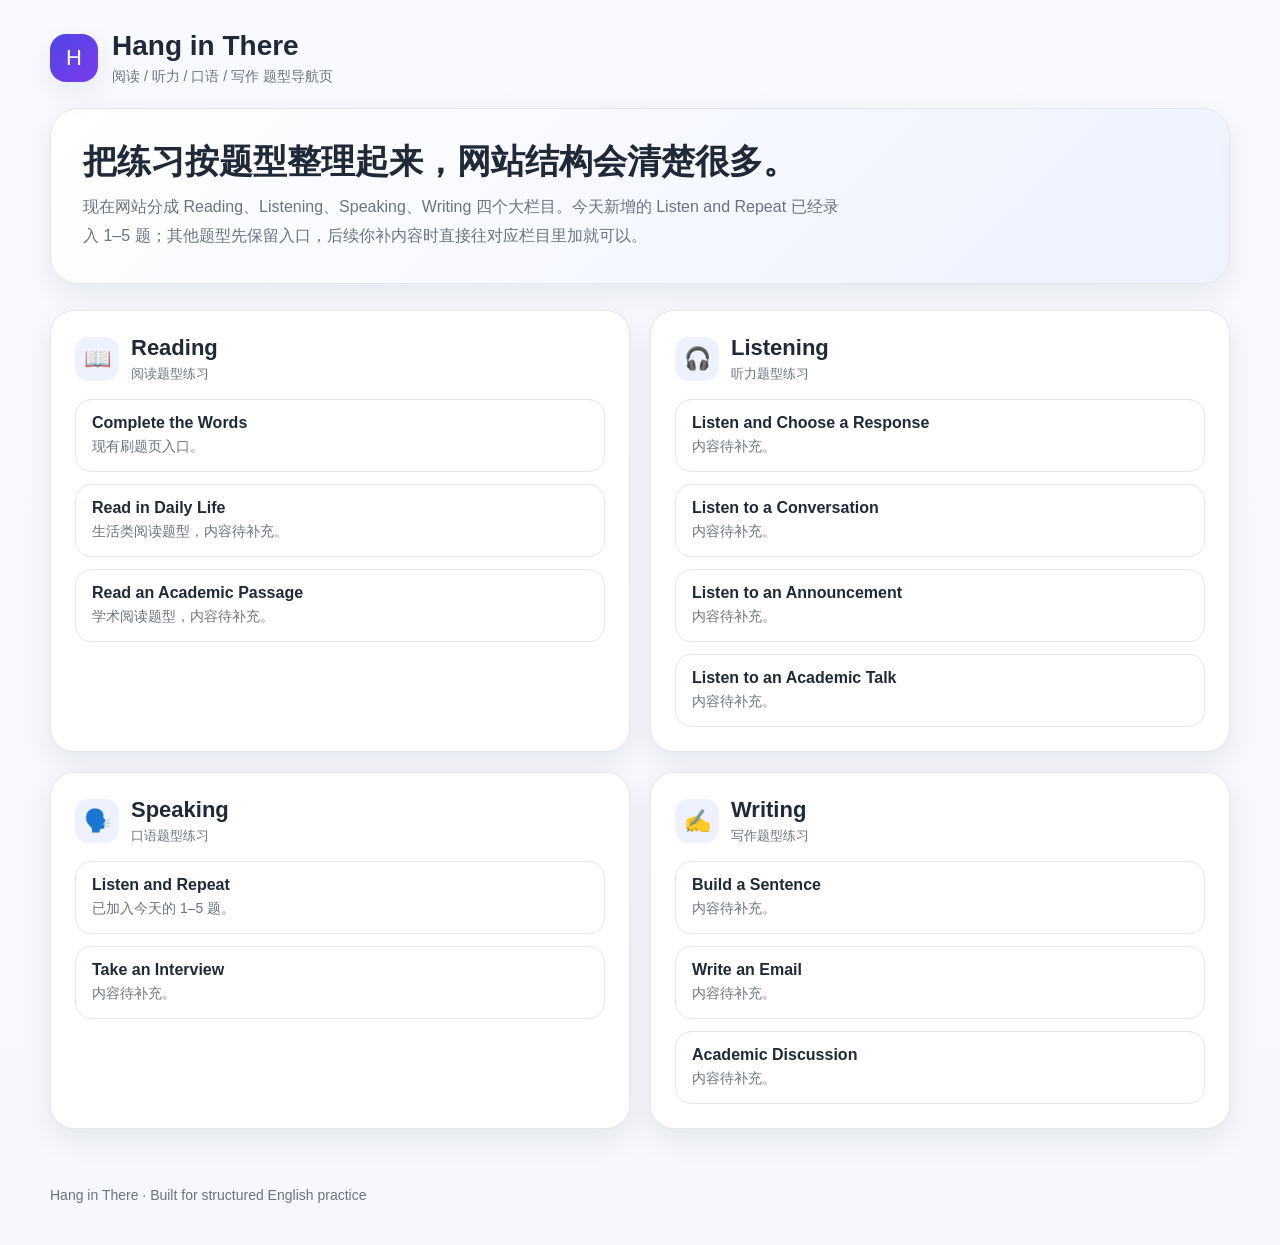
==== index.html @ 619bf6a7 "Add files via upload" ====
<!DOCTYPE html>
<html lang="zh-CN">
<head>
  <meta charset="UTF-8" />
  <meta name="viewport" content="width=device-width, initial-scale=1.0" />
  <title>Hang in There | 英语训练站</title>
  <link rel="stylesheet" href="./styles.css" />
  <script src="./site-data.js"></script>
</head>
<body>
  <header class="site-header">
    <div class="container">
      <div class="brand">
        <div class="brand-badge">H</div>
        <div class="brand-text">
          <h1>Hang in There</h1>
          <p>阅读 / 听力 / 口语 / 写作 题型导航页</p>
        </div>
      </div>
    </div>
  </header>

  <main class="container">
    <section class="hero">
      <h2>把练习按题型整理起来，网站结构会清楚很多。</h2>
      <p>
        现在网站分成 Reading、Listening、Speaking、Writing 四个大栏目。今天新增的 Listen and Repeat 已经录入 1–5 题；其他题型先保留入口，后续你补内容时直接往对应栏目里加就可以。
      </p>
    </section>

    <section class="grid" id="categoryGrid"></section>
  </main>

  <footer class="site-footer">
    <div class="container">Hang in There · Built for structured English practice</div>
  </footer>

  <script>
    const categoryGrid = document.getElementById('categoryGrid');

    function renderHome() {
      categoryGrid.innerHTML = siteData.categories.map(category => {
        const links = category.types.map(type => {
          const href = `./module.html?category=${encodeURIComponent(category.id)}&type=${encodeURIComponent(type.id)}`;
          return `
            <a class="type-link" href="${href}">
              <span class="type-name">${type.name}</span>
              <span class="type-desc">${type.description}</span>
            </a>
          `;
        }).join('');

        return `
          <section class="category-card">
            <div class="category-head">
              <div class="category-title">
                <div class="category-icon">${category.icon}</div>
                <div>
                  <h3>${category.name}</h3>
                  <p>${category.description}</p>
                </div>
              </div>
            </div>
            <div class="type-list">${links}</div>
          </section>
        `;
      }).join('');
    }

    renderHome();
  </script>
</body>
</html>
---- styles.css ----
:root {
  --bg: #f6f8fc;
  --card: #ffffff;
  --text: #1f2937;
  --muted: #6b7280;
  --primary: #4f46e5;
  --primary-soft: #eef2ff;
  --border: #e5e7eb;
  --shadow: 0 10px 30px rgba(15, 23, 42, 0.08);
  --radius: 18px;
}

* { box-sizing: border-box; }
body {
  margin: 0;
  font-family: -apple-system, BlinkMacSystemFont, "Segoe UI", Roboto, "PingFang SC",
    "Hiragino Sans GB", "Microsoft YaHei", sans-serif;
  color: var(--text);
  background: linear-gradient(180deg, #f8faff 0%, #f6f8fc 100%);
}

a { color: inherit; text-decoration: none; }

.container {
  width: min(1180px, calc(100% - 32px));
  margin: 0 auto;
}

.site-header {
  padding: 30px 0 22px;
}

.brand {
  display: flex;
  align-items: center;
  gap: 14px;
}

.brand-badge {
  width: 48px;
  height: 48px;
  border-radius: 16px;
  display: grid;
  place-items: center;
  background: linear-gradient(135deg, #4f46e5, #7c3aed);
  color: white;
  font-size: 22px;
  box-shadow: var(--shadow);
}

.brand-text h1 {
  margin: 0;
  font-size: 28px;
}

.brand-text p {
  margin: 6px 0 0;
  color: var(--muted);
  font-size: 14px;
}

.hero {
  background: linear-gradient(135deg, #ffffff 0%, #eef2ff 100%);
  border: 1px solid var(--border);
  border-radius: 28px;
  padding: 32px;
  box-shadow: var(--shadow);
}

.hero h2 {
  margin: 0 0 12px;
  font-size: 34px;
  line-height: 1.18;
}

.hero p {
  margin: 0;
  max-width: 760px;
  color: var(--muted);
  line-height: 1.8;
}

.grid {
  display: grid;
  grid-template-columns: repeat(2, minmax(0, 1fr));
  gap: 20px;
  margin: 26px 0 50px;
}

.category-card, .panel {
  background: var(--card);
  border: 1px solid var(--border);
  border-radius: 24px;
  box-shadow: var(--shadow);
}

.category-card {
  padding: 24px;
}

.category-head {
  display: flex;
  align-items: center;
  justify-content: space-between;
  gap: 16px;
  margin-bottom: 16px;
}

.category-title {
  display: flex;
  align-items: center;
  gap: 12px;
}

.category-icon {
  width: 44px;
  height: 44px;
  border-radius: 14px;
  display: grid;
  place-items: center;
  font-size: 22px;
  background: var(--primary-soft);
}

.category-title h3 {
  margin: 0;
  font-size: 22px;
}

.category-title p {
  margin: 4px 0 0;
  font-size: 13px;
  color: var(--muted);
}

.type-list {
  display: grid;
  gap: 12px;
}

.type-link {
  border: 1px solid var(--border);
  border-radius: 16px;
  padding: 14px 16px;
  transition: 0.2s ease;
  background: #fff;
}

.type-link:hover {
  border-color: #c7d2fe;
  background: #fafbff;
  transform: translateY(-1px);
}

.type-name {
  display: block;
  font-weight: 700;
  margin-bottom: 4px;
}

.type-desc {
  display: block;
  color: var(--muted);
  font-size: 14px;
  line-height: 1.5;
}

.site-footer {
  padding: 8px 0 42px;
  color: var(--muted);
  font-size: 14px;
}

.back-link {
  display: inline-flex;
  align-items: center;
  gap: 8px;
  margin-bottom: 18px;
  color: var(--primary);
  font-weight: 600;
}

.panel {
  padding: 26px;
  margin-bottom: 40px;
}

.module-top h2 {
  margin: 0 0 8px;
  font-size: 30px;
}

.module-top p {
  margin: 0;
  color: var(--muted);
  line-height: 1.8;
}

.chip-row {
  display: flex;
  flex-wrap: wrap;
  gap: 10px;
  margin: 22px 0 26px;
}

.chip {
  display: inline-flex;
  align-items: center;
  gap: 8px;
  border-radius: 999px;
  padding: 10px 14px;
  border: 1px solid var(--border);
  background: #fff;
  font-size: 14px;
}

.chip.active {
  color: var(--primary);
  border-color: #c7d2fe;
  background: var(--primary-soft);
  font-weight: 700;
}

.notice {
  border: 1px dashed #cbd5e1;
  background: #fafcff;
  color: var(--muted);
  border-radius: 18px;
  padding: 18px;
  line-height: 1.8;
}

.button {
  display: inline-flex;
  align-items: center;
  justify-content: center;
  padding: 12px 18px;
  border-radius: 14px;
  background: var(--primary);
  color: #fff;
  font-weight: 700;
  margin-top: 18px;
}

.question-card {
  border: 1px solid var(--border);
  border-radius: 20px;
  padding: 22px;
  background: #fff;
  margin-bottom: 18px;
}

.question-number {
  display: inline-block;
  background: var(--primary-soft);
  color: var(--primary);
  border-radius: 999px;
  padding: 6px 12px;
  font-size: 13px;
  font-weight: 800;
  margin-bottom: 12px;
}

.question-title {
  margin: 0 0 16px;
  font-size: 22px;
}

.block-title {
  font-size: 15px;
  font-weight: 800;
  margin: 18px 0 10px;
}

.lines {
  display: grid;
  gap: 8px;
  margin: 0;
  padding-left: 20px;
  line-height: 1.8;
}

.vocab-list {
  display: grid;
  gap: 10px;
  margin-top: 8px;
}

.vocab-item {
  padding: 12px 14px;
  border-radius: 14px;
  background: #f8fafc;
  border: 1px solid #edf2f7;
  line-height: 1.7;
}

.vocab-item strong {
  color: #111827;
}

.tabs {
  display: flex;
  flex-wrap: wrap;
  gap: 10px;
  margin-bottom: 22px;
}

.tab-btn {
  border: 1px solid var(--border);
  background: #fff;
  border-radius: 999px;
  padding: 10px 14px;
  font: inherit;
  cursor: pointer;
}

.tab-btn.active {
  background: var(--primary-soft);
  color: var(--primary);
  border-color: #c7d2fe;
  font-weight: 700;
}

.hidden { display: none; }

@media (max-width: 860px) {
  .grid { grid-template-columns: 1fr; }
  .hero h2 { font-size: 28px; }
  .panel, .category-card, .hero { padding: 20px; }
}
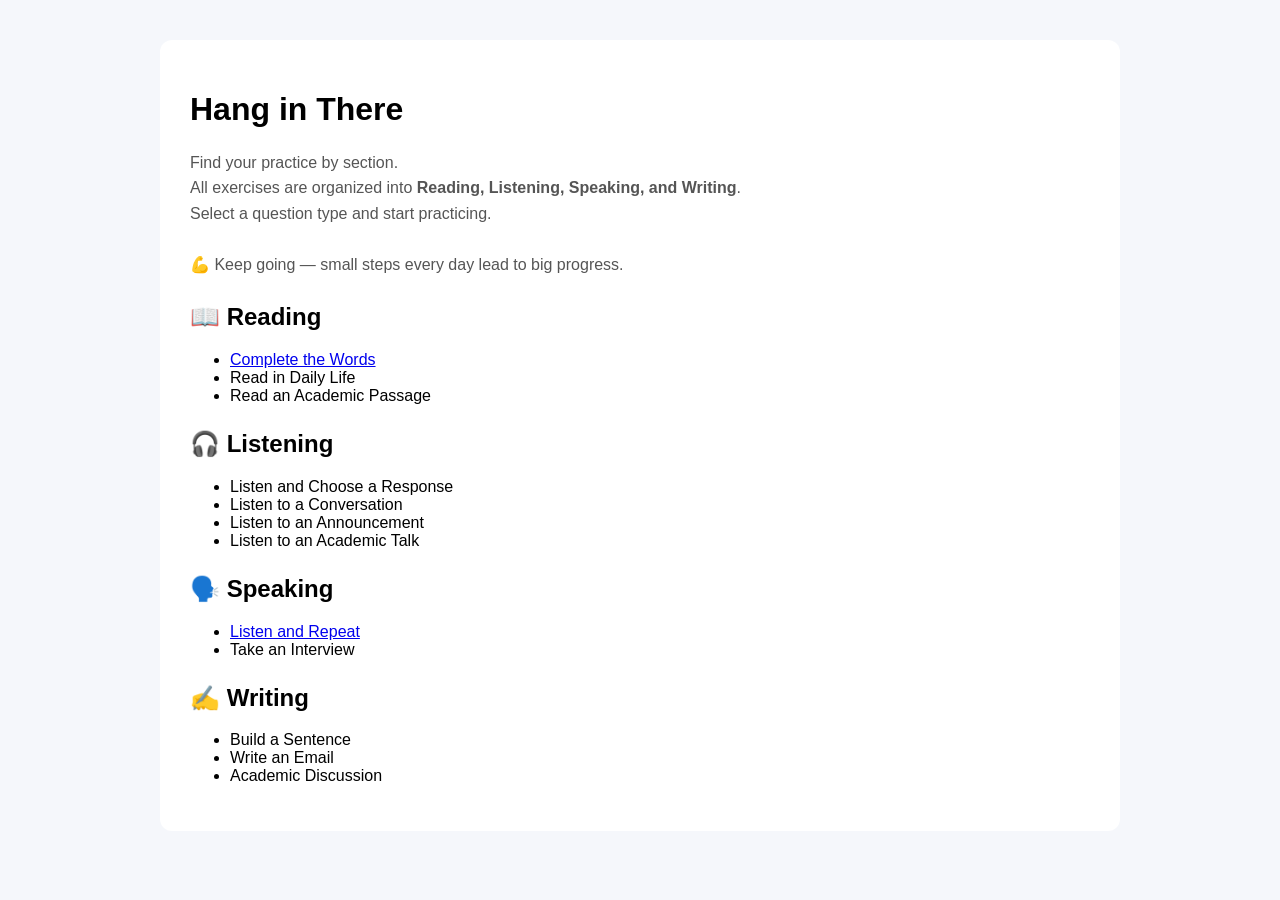
==== commit 2d01b74c: "Add files via upload" ====
--- a/index.html
+++ b/index.html
@@ -1,73 +1,57 @@
 <!DOCTYPE html>
-<html lang="zh-CN">
+<html lang="en">
 <head>
-  <meta charset="UTF-8" />
-  <meta name="viewport" content="width=device-width, initial-scale=1.0" />
-  <title>Hang in There | 英语训练站</title>
-  <link rel="stylesheet" href="./styles.css" />
-  <script src="./site-data.js"></script>
+  <meta charset="UTF-8">
+  <title>Hang in There</title>
+  <link rel="stylesheet" href="styles.css">
 </head>
+
 <body>
-  <header class="site-header">
-    <div class="container">
-      <div class="brand">
-        <div class="brand-badge">H</div>
-        <div class="brand-text">
-          <h1>Hang in There</h1>
-          <p>阅读 / 听力 / 口语 / 写作 题型导航页</p>
-        </div>
-      </div>
+  <div class="container">
+    <h1>Hang in There</h1>
+
+    <p class="intro">
+      Find your practice by section.<br>
+      All exercises are organized into <b>Reading, Listening, Speaking, and Writing</b>.<br>
+      Select a question type and start practicing.<br><br>
+      💪 Keep going — small steps every day lead to big progress.
+    </p>
+
+    <div class="section">
+      <h2>📖 Reading</h2>
+      <ul>
+        <li><a href="complete-the-words.html">Complete the Words</a></li>
+        <li>Read in Daily Life</li>
+        <li>Read an Academic Passage</li>
+      </ul>
     </div>
-  </header>
 
-  <main class="container">
-    <section class="hero">
-      <h2>把练习按题型整理起来，网站结构会清楚很多。</h2>
-      <p>
-        现在网站分成 Reading、Listening、Speaking、Writing 四个大栏目。今天新增的 Listen and Repeat 已经录入 1–5 题；其他题型先保留入口，后续你补内容时直接往对应栏目里加就可以。
-      </p>
-    </section>
+    <div class="section">
+      <h2>🎧 Listening</h2>
+      <ul>
+        <li>Listen and Choose a Response</li>
+        <li>Listen to a Conversation</li>
+        <li>Listen to an Announcement</li>
+        <li>Listen to an Academic Talk</li>
+      </ul>
+    </div>
 
-    <section class="grid" id="categoryGrid"></section>
-  </main>
+    <div class="section">
+      <h2>🗣️ Speaking</h2>
+      <ul>
+        <li><a href="speaking.html">Listen and Repeat</a></li>
+        <li>Take an Interview</li>
+      </ul>
+    </div>
 
-  <footer class="site-footer">
-    <div class="container">Hang in There · Built for structured English practice</div>
-  </footer>
-
-  <script>
-    const categoryGrid = document.getElementById('categoryGrid');
-
-    function renderHome() {
-      categoryGrid.innerHTML = siteData.categories.map(category => {
-        const links = category.types.map(type => {
-          const href = `./module.html?category=${encodeURIComponent(category.id)}&type=${encodeURIComponent(type.id)}`;
-          return `
-            <a class="type-link" href="${href}">
-              <span class="type-name">${type.name}</span>
-              <span class="type-desc">${type.description}</span>
-            </a>
-          `;
-        }).join('');
-
-        return `
-          <section class="category-card">
-            <div class="category-head">
-              <div class="category-title">
-                <div class="category-icon">${category.icon}</div>
-                <div>
-                  <h3>${category.name}</h3>
-                  <p>${category.description}</p>
-                </div>
-              </div>
-            </div>
-            <div class="type-list">${links}</div>
-          </section>
-        `;
-      }).join('');
-    }
-
-    renderHome();
-  </script>
+    <div class="section">
+      <h2>✍️ Writing</h2>
+      <ul>
+        <li>Build a Sentence</li>
+        <li>Write an Email</li>
+        <li>Academic Discussion</li>
+      </ul>
+    </div>
+  </div>
 </body>
 </html>
--- a/styles.css
+++ b/styles.css
@@ -1,330 +1,53 @@
-:root {
-  --bg: #f6f8fc;
-  --card: #ffffff;
-  --text: #1f2937;
-  --muted: #6b7280;
-  --primary: #4f46e5;
-  --primary-soft: #eef2ff;
-  --border: #e5e7eb;
-  --shadow: 0 10px 30px rgba(15, 23, 42, 0.08);
-  --radius: 18px;
+body {
+  font-family: -apple-system, BlinkMacSystemFont, "Segoe UI", sans-serif;
+  background: #f5f7fb;
+  margin: 0;
 }
 
-* { box-sizing: border-box; }
-body {
-  margin: 0;
-  font-family: -apple-system, BlinkMacSystemFont, "Segoe UI", Roboto, "PingFang SC",
-    "Hiragino Sans GB", "Microsoft YaHei", sans-serif;
-  color: var(--text);
-  background: linear-gradient(180deg, #f8faff 0%, #f6f8fc 100%);
+.container {
+  max-width: 900px;
+  margin: 40px auto;
+  background: white;
+  padding: 30px;
+  border-radius: 12px;
 }
 
-a { color: inherit; text-decoration: none; }
-
-.container {
-  width: min(1180px, calc(100% - 32px));
-  margin: 0 auto;
+.intro {
+  color: #555;
+  line-height: 1.6;
 }
 
-.site-header {
-  padding: 30px 0 22px;
+.section {
+  margin-top: 25px;
 }
 
-.brand {
-  display: flex;
-  align-items: center;
-  gap: 14px;
+.card {
+  border: 1px solid #e5e5e5;
+  border-radius: 10px;
+  margin-bottom: 12px;
+  overflow: hidden;
 }
 
-.brand-badge {
-  width: 48px;
-  height: 48px;
-  border-radius: 16px;
-  display: grid;
-  place-items: center;
-  background: linear-gradient(135deg, #4f46e5, #7c3aed);
-  color: white;
-  font-size: 22px;
-  box-shadow: var(--shadow);
+.card-header {
+  padding: 14px;
+  font-weight: bold;
+  cursor: pointer;
+  background: #f7f9fc;
 }
 
-.brand-text h1 {
-  margin: 0;
-  font-size: 28px;
+.card-header:hover {
+  background: #eef3ff;
 }
 
-.brand-text p {
-  margin: 6px 0 0;
-  color: var(--muted);
-  font-size: 14px;
+.card-content {
+  padding: 14px;
 }
 
-.hero {
-  background: linear-gradient(135deg, #ffffff 0%, #eef2ff 100%);
-  border: 1px solid var(--border);
-  border-radius: 28px;
-  padding: 32px;
-  box-shadow: var(--shadow);
+.card-content p {
+  cursor: pointer;
+  margin: 6px 0;
 }
 
-.hero h2 {
-  margin: 0 0 12px;
-  font-size: 34px;
-  line-height: 1.18;
+.card-content p:hover {
+  color: #4a90e2;
 }
-
-.hero p {
-  margin: 0;
-  max-width: 760px;
-  color: var(--muted);
-  line-height: 1.8;
-}
-
-.grid {
-  display: grid;
-  grid-template-columns: repeat(2, minmax(0, 1fr));
-  gap: 20px;
-  margin: 26px 0 50px;
-}
-
-.category-card, .panel {
-  background: var(--card);
-  border: 1px solid var(--border);
-  border-radius: 24px;
-  box-shadow: var(--shadow);
-}
-
-.category-card {
-  padding: 24px;
-}
-
-.category-head {
-  display: flex;
-  align-items: center;
-  justify-content: space-between;
-  gap: 16px;
-  margin-bottom: 16px;
-}
-
-.category-title {
-  display: flex;
-  align-items: center;
-  gap: 12px;
-}
-
-.category-icon {
-  width: 44px;
-  height: 44px;
-  border-radius: 14px;
-  display: grid;
-  place-items: center;
-  font-size: 22px;
-  background: var(--primary-soft);
-}
-
-.category-title h3 {
-  margin: 0;
-  font-size: 22px;
-}
-
-.category-title p {
-  margin: 4px 0 0;
-  font-size: 13px;
-  color: var(--muted);
-}
-
-.type-list {
-  display: grid;
-  gap: 12px;
-}
-
-.type-link {
-  border: 1px solid var(--border);
-  border-radius: 16px;
-  padding: 14px 16px;
-  transition: 0.2s ease;
-  background: #fff;
-}
-
-.type-link:hover {
-  border-color: #c7d2fe;
-  background: #fafbff;
-  transform: translateY(-1px);
-}
-
-.type-name {
-  display: block;
-  font-weight: 700;
-  margin-bottom: 4px;
-}
-
-.type-desc {
-  display: block;
-  color: var(--muted);
-  font-size: 14px;
-  line-height: 1.5;
-}
-
-.site-footer {
-  padding: 8px 0 42px;
-  color: var(--muted);
-  font-size: 14px;
-}
-
-.back-link {
-  display: inline-flex;
-  align-items: center;
-  gap: 8px;
-  margin-bottom: 18px;
-  color: var(--primary);
-  font-weight: 600;
-}
-
-.panel {
-  padding: 26px;
-  margin-bottom: 40px;
-}
-
-.module-top h2 {
-  margin: 0 0 8px;
-  font-size: 30px;
-}
-
-.module-top p {
-  margin: 0;
-  color: var(--muted);
-  line-height: 1.8;
-}
-
-.chip-row {
-  display: flex;
-  flex-wrap: wrap;
-  gap: 10px;
-  margin: 22px 0 26px;
-}
-
-.chip {
-  display: inline-flex;
-  align-items: center;
-  gap: 8px;
-  border-radius: 999px;
-  padding: 10px 14px;
-  border: 1px solid var(--border);
-  background: #fff;
-  font-size: 14px;
-}
-
-.chip.active {
-  color: var(--primary);
-  border-color: #c7d2fe;
-  background: var(--primary-soft);
-  font-weight: 700;
-}
-
-.notice {
-  border: 1px dashed #cbd5e1;
-  background: #fafcff;
-  color: var(--muted);
-  border-radius: 18px;
-  padding: 18px;
-  line-height: 1.8;
-}
-
-.button {
-  display: inline-flex;
-  align-items: center;
-  justify-content: center;
-  padding: 12px 18px;
-  border-radius: 14px;
-  background: var(--primary);
-  color: #fff;
-  font-weight: 700;
-  margin-top: 18px;
-}
-
-.question-card {
-  border: 1px solid var(--border);
-  border-radius: 20px;
-  padding: 22px;
-  background: #fff;
-  margin-bottom: 18px;
-}
-
-.question-number {
-  display: inline-block;
-  background: var(--primary-soft);
-  color: var(--primary);
-  border-radius: 999px;
-  padding: 6px 12px;
-  font-size: 13px;
-  font-weight: 800;
-  margin-bottom: 12px;
-}
-
-.question-title {
-  margin: 0 0 16px;
-  font-size: 22px;
-}
-
-.block-title {
-  font-size: 15px;
-  font-weight: 800;
-  margin: 18px 0 10px;
-}
-
-.lines {
-  display: grid;
-  gap: 8px;
-  margin: 0;
-  padding-left: 20px;
-  line-height: 1.8;
-}
-
-.vocab-list {
-  display: grid;
-  gap: 10px;
-  margin-top: 8px;
-}
-
-.vocab-item {
-  padding: 12px 14px;
-  border-radius: 14px;
-  background: #f8fafc;
-  border: 1px solid #edf2f7;
-  line-height: 1.7;
-}
-
-.vocab-item strong {
-  color: #111827;
-}
-
-.tabs {
-  display: flex;
-  flex-wrap: wrap;
-  gap: 10px;
-  margin-bottom: 22px;
-}
-
-.tab-btn {
-  border: 1px solid var(--border);
-  background: #fff;
-  border-radius: 999px;
-  padding: 10px 14px;
-  font: inherit;
-  cursor: pointer;
-}
-
-.tab-btn.active {
-  background: var(--primary-soft);
-  color: var(--primary);
-  border-color: #c7d2fe;
-  font-weight: 700;
-}
-
-.hidden { display: none; }
-
-@media (max-width: 860px) {
-  .grid { grid-template-columns: 1fr; }
-  .hero h2 { font-size: 28px; }
-  .panel, .category-card, .hero { padding: 20px; }
-}
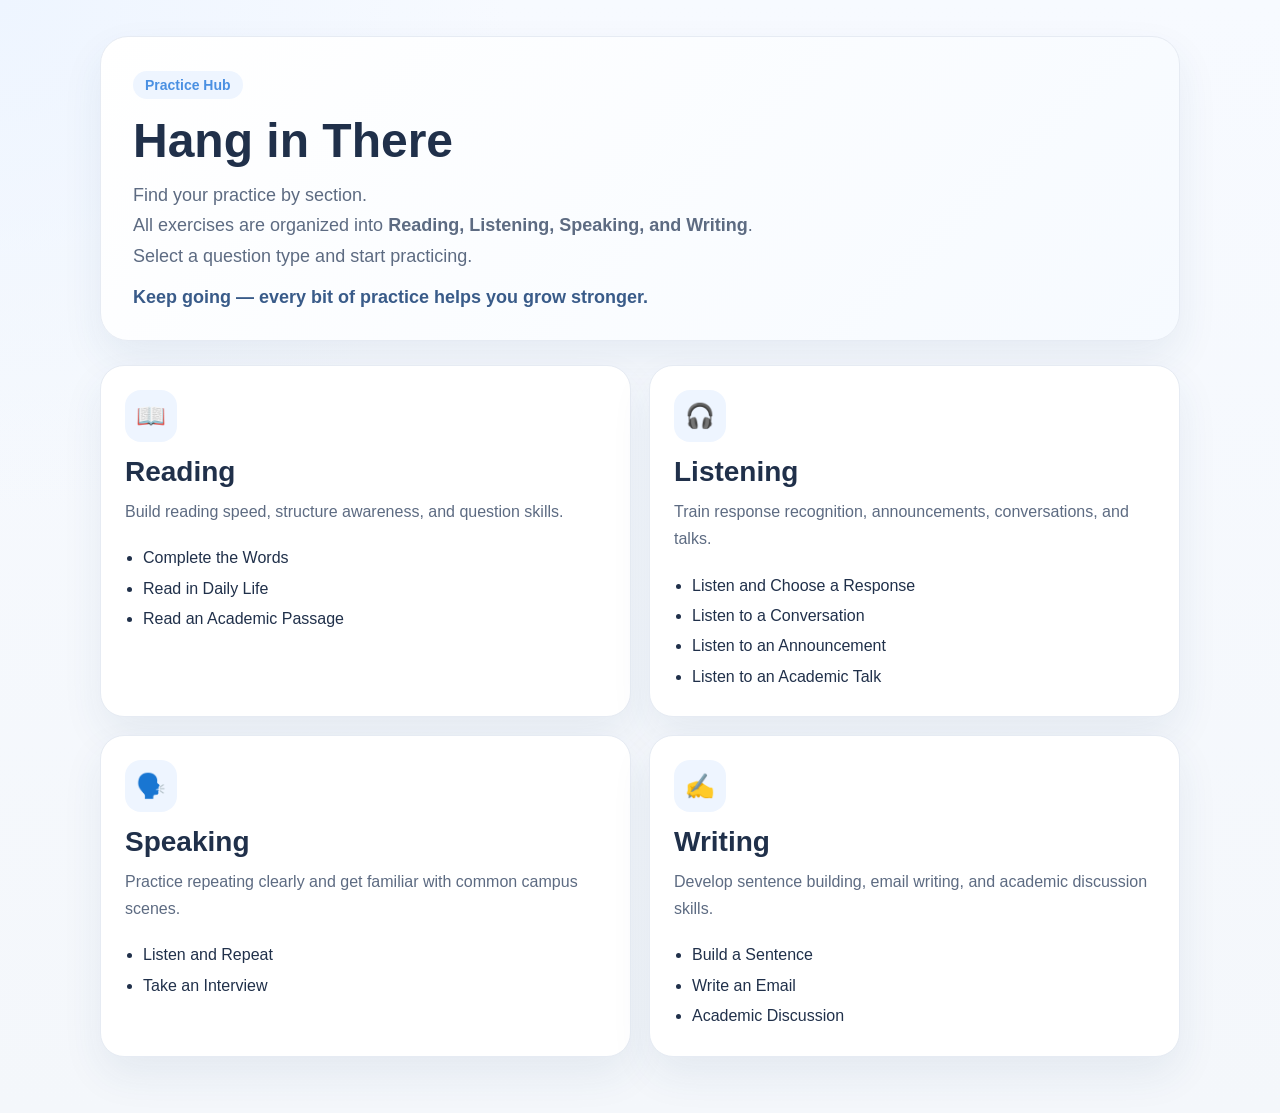
==== commit 0cae0cdf: "Add files via upload" ====
--- a/index.html
+++ b/index.html
@@ -1,57 +1,69 @@
 <!DOCTYPE html>
 <html lang="en">
 <head>
-  <meta charset="UTF-8">
+  <meta charset="UTF-8" />
+  <meta name="viewport" content="width=device-width, initial-scale=1.0" />
   <title>Hang in There</title>
-  <link rel="stylesheet" href="styles.css">
+  <link rel="stylesheet" href="styles.css" />
 </head>
+<body>
+  <div class="page-shell">
+    <header class="hero">
+      <div class="hero-badge">Practice Hub</div>
+      <h1>Hang in There</h1>
+      <p class="hero-text">
+        Find your practice by section.<br>
+        All exercises are organized into <strong>Reading, Listening, Speaking, and Writing</strong>.<br>
+        Select a question type and start practicing.
+      </p>
+      <p class="hero-encourage">Keep going — every bit of practice helps you grow stronger.</p>
+    </header>
 
-<body>
-  <div class="container">
-    <h1>Hang in There</h1>
+    <main class="grid">
+      <a class="skill-card" href="complete-the-words.html">
+        <div class="skill-icon">📖</div>
+        <h2>Reading</h2>
+        <p>Build reading speed, structure awareness, and question skills.</p>
+        <ul>
+          <li>Complete the Words</li>
+          <li>Read in Daily Life</li>
+          <li>Read an Academic Passage</li>
+        </ul>
+      </a>
 
-    <p class="intro">
-      Find your practice by section.<br>
-      All exercises are organized into <b>Reading, Listening, Speaking, and Writing</b>.<br>
-      Select a question type and start practicing.<br><br>
-      💪 Keep going — small steps every day lead to big progress.
-    </p>
+      <section class="skill-card">
+        <div class="skill-icon">🎧</div>
+        <h2>Listening</h2>
+        <p>Train response recognition, announcements, conversations, and talks.</p>
+        <ul>
+          <li>Listen and Choose a Response</li>
+          <li>Listen to a Conversation</li>
+          <li>Listen to an Announcement</li>
+          <li>Listen to an Academic Talk</li>
+        </ul>
+      </section>
 
-    <div class="section">
-      <h2>📖 Reading</h2>
-      <ul>
-        <li><a href="complete-the-words.html">Complete the Words</a></li>
-        <li>Read in Daily Life</li>
-        <li>Read an Academic Passage</li>
-      </ul>
-    </div>
+      <a class="skill-card" href="speaking.html">
+        <div class="skill-icon">🗣️</div>
+        <h2>Speaking</h2>
+        <p>Practice repeating clearly and get familiar with common campus scenes.</p>
+        <ul>
+          <li>Listen and Repeat</li>
+          <li>Take an Interview</li>
+        </ul>
+      </a>
 
-    <div class="section">
-      <h2>🎧 Listening</h2>
-      <ul>
-        <li>Listen and Choose a Response</li>
-        <li>Listen to a Conversation</li>
-        <li>Listen to an Announcement</li>
-        <li>Listen to an Academic Talk</li>
-      </ul>
-    </div>
-
-    <div class="section">
-      <h2>🗣️ Speaking</h2>
-      <ul>
-        <li><a href="speaking.html">Listen and Repeat</a></li>
-        <li>Take an Interview</li>
-      </ul>
-    </div>
-
-    <div class="section">
-      <h2>✍️ Writing</h2>
-      <ul>
-        <li>Build a Sentence</li>
-        <li>Write an Email</li>
-        <li>Academic Discussion</li>
-      </ul>
-    </div>
+      <section class="skill-card">
+        <div class="skill-icon">✍️</div>
+        <h2>Writing</h2>
+        <p>Develop sentence building, email writing, and academic discussion skills.</p>
+        <ul>
+          <li>Build a Sentence</li>
+          <li>Write an Email</li>
+          <li>Academic Discussion</li>
+        </ul>
+      </section>
+    </main>
   </div>
 </body>
 </html>
--- a/styles.css
+++ b/styles.css
@@ -1,53 +1,318 @@
+* {
+  box-sizing: border-box;
+}
+
+:root {
+  --bg: #f4f7fb;
+  --panel: #ffffff;
+  --text: #20304a;
+  --muted: #5d6b82;
+  --line: #e6ebf3;
+  --primary: #4a90e2;
+  --primary-soft: #eef5ff;
+  --shadow: 0 18px 40px rgba(44, 76, 121, 0.08);
+}
+
 body {
-  font-family: -apple-system, BlinkMacSystemFont, "Segoe UI", sans-serif;
-  background: #f5f7fb;
   margin: 0;
-}
-
-.container {
-  max-width: 900px;
-  margin: 40px auto;
-  background: white;
-  padding: 30px;
+  font-family: -apple-system, BlinkMacSystemFont, "Segoe UI", "PingFang SC", "Hiragino Sans GB", sans-serif;
+  color: var(--text);
+  background:
+    radial-gradient(circle at top left, #eef5ff 0%, transparent 30%),
+    linear-gradient(180deg, #f7faff 0%, var(--bg) 100%);
+}
+
+.page-shell {
+  max-width: 1120px;
+  margin: 0 auto;
+  padding: 36px 20px 56px;
+}
+
+.hero {
+  background: linear-gradient(135deg, #ffffff 0%, #f6faff 100%);
+  border: 1px solid var(--line);
+  border-radius: 28px;
+  box-shadow: var(--shadow);
+  padding: 34px 32px 28px;
+  margin-bottom: 24px;
+}
+
+.hero-badge {
+  display: inline-block;
+  padding: 6px 12px;
+  background: var(--primary-soft);
+  color: var(--primary);
+  border-radius: 999px;
+  font-size: 14px;
+  font-weight: 700;
+  margin-bottom: 16px;
+}
+
+.hero h1 {
+  margin: 0 0 12px;
+  font-size: clamp(32px, 5vw, 48px);
+  line-height: 1.1;
+}
+
+.hero-text,
+.hero-encourage {
+  margin: 0;
+  color: var(--muted);
+  font-size: 18px;
+  line-height: 1.7;
+}
+
+.hero-encourage {
+  margin-top: 10px;
+  color: #395b89;
+  font-weight: 600;
+}
+
+.grid {
+  display: grid;
+  grid-template-columns: repeat(2, minmax(0, 1fr));
+  gap: 18px;
+}
+
+.skill-card,
+.panel {
+  background: var(--panel);
+  border: 1px solid var(--line);
+  border-radius: 24px;
+  box-shadow: var(--shadow);
+}
+
+.skill-card {
+  display: block;
+  padding: 24px;
+  text-decoration: none;
+  color: inherit;
+  transition: transform 0.18s ease, box-shadow 0.18s ease, border-color 0.18s ease;
+}
+
+.skill-card:hover {
+  transform: translateY(-2px);
+  box-shadow: 0 22px 42px rgba(44, 76, 121, 0.11);
+  border-color: #d7e6fb;
+}
+
+.skill-icon {
+  width: 52px;
+  height: 52px;
+  border-radius: 16px;
+  background: var(--primary-soft);
+  display: flex;
+  align-items: center;
+  justify-content: center;
+  font-size: 24px;
+  margin-bottom: 14px;
+}
+
+.skill-card h2,
+.page-title h1 {
+  margin: 0 0 10px;
+  font-size: 28px;
+}
+
+.skill-card p,
+.page-subtitle,
+.helper-text,
+.voice-note {
+  margin: 0;
+  color: var(--muted);
+  line-height: 1.7;
+}
+
+.skill-card ul {
+  margin: 18px 0 0;
+  padding-left: 18px;
+  color: var(--text);
+  line-height: 1.9;
+}
+
+.top-link {
+  display: inline-flex;
+  align-items: center;
+  gap: 8px;
+  color: var(--primary);
+  text-decoration: none;
+  font-weight: 600;
+  margin-bottom: 18px;
+}
+
+.page-title {
+  margin-bottom: 18px;
+}
+
+.toolbar {
+  display: flex;
+  gap: 12px;
+  flex-wrap: wrap;
+  align-items: center;
+  margin: 18px 0 24px;
+  padding: 16px 18px;
+}
+
+.select,
+.btn {
+  border: 1px solid var(--line);
+  border-radius: 14px;
+  background: #fff;
+  color: var(--text);
+  font-size: 15px;
+}
+
+.select {
+  padding: 10px 12px;
+  min-width: 180px;
+}
+
+.btn {
+  padding: 10px 14px;
+  cursor: pointer;
+  transition: 0.18s ease;
+}
+
+.btn:hover {
+  background: var(--primary-soft);
+  border-color: #cfe1fb;
+}
+
+.btn-primary {
+  background: var(--primary);
+  border-color: var(--primary);
+  color: #fff;
+}
+
+.btn-primary:hover {
+  filter: brightness(1.03);
+  background: var(--primary);
+}
+
+.set-title {
+  margin: 4px 0 16px;
+  font-size: 24px;
+}
+
+.scene-card {
+  margin-bottom: 14px;
+  overflow: hidden;
+}
+
+.scene-header {
+  width: 100%;
+  border: 0;
+  background: linear-gradient(180deg, #fbfdff 0%, #f6f9ff 100%);
+  padding: 18px 20px;
+  text-align: left;
+  display: flex;
+  align-items: center;
+  justify-content: space-between;
+  cursor: pointer;
+  font: inherit;
+}
+
+.scene-header:hover {
+  background: linear-gradient(180deg, #f8fbff 0%, #eef5ff 100%);
+}
+
+.scene-name {
+  font-size: 19px;
+  font-weight: 700;
+}
+
+.scene-arrow {
+  color: var(--primary);
+  font-size: 18px;
+}
+
+.scene-content {
+  display: none;
+  padding: 18px 20px 20px;
+  border-top: 1px solid var(--line);
+  background: #fff;
+}
+
+.scene-content.open {
+  display: block;
+}
+
+.line-list {
+  display: flex;
+  flex-direction: column;
+  gap: 10px;
+  margin-bottom: 18px;
+}
+
+.line-item {
+  display: flex;
+  gap: 12px;
+  align-items: flex-start;
+  padding: 12px 14px;
+  border: 1px solid var(--line);
+  border-radius: 16px;
+  background: #fbfdff;
+}
+
+.play-btn {
+  flex: 0 0 auto;
+  margin-top: 2px;
+  width: 38px;
+  height: 38px;
   border-radius: 12px;
-}
-
-.intro {
-  color: #555;
+  border: 0;
+  background: var(--primary-soft);
+  color: var(--primary);
+  cursor: pointer;
+  font-size: 18px;
+}
+
+.play-btn:hover {
+  filter: brightness(0.98);
+}
+
+.line-text {
+  line-height: 1.7;
+}
+
+.block-title {
+  margin: 16px 0 10px;
+  font-size: 16px;
+}
+
+.vocab-grid {
+  display: grid;
+  grid-template-columns: 1fr 1fr;
+  gap: 10px;
+}
+
+.vocab-item {
+  padding: 12px 14px;
+  border-radius: 14px;
+  background: #f8fbff;
+  border: 1px solid var(--line);
+  color: var(--text);
   line-height: 1.6;
 }
 
-.section {
-  margin-top: 25px;
-}
-
-.card {
-  border: 1px solid #e5e5e5;
-  border-radius: 10px;
-  margin-bottom: 12px;
-  overflow: hidden;
-}
-
-.card-header {
-  padding: 14px;
-  font-weight: bold;
-  cursor: pointer;
-  background: #f7f9fc;
-}
-
-.card-header:hover {
-  background: #eef3ff;
-}
-
-.card-content {
-  padding: 14px;
-}
-
-.card-content p {
-  cursor: pointer;
-  margin: 6px 0;
-}
-
-.card-content p:hover {
-  color: #4a90e2;
-}
+@media (max-width: 820px) {
+  .grid,
+  .vocab-grid {
+    grid-template-columns: 1fr;
+  }
+
+  .hero {
+    padding: 28px 22px 24px;
+  }
+
+  .skill-card,
+  .toolbar {
+    padding: 18px;
+  }
+
+  .scene-header,
+  .scene-content {
+    padding-left: 16px;
+    padding-right: 16px;
+  }
+}
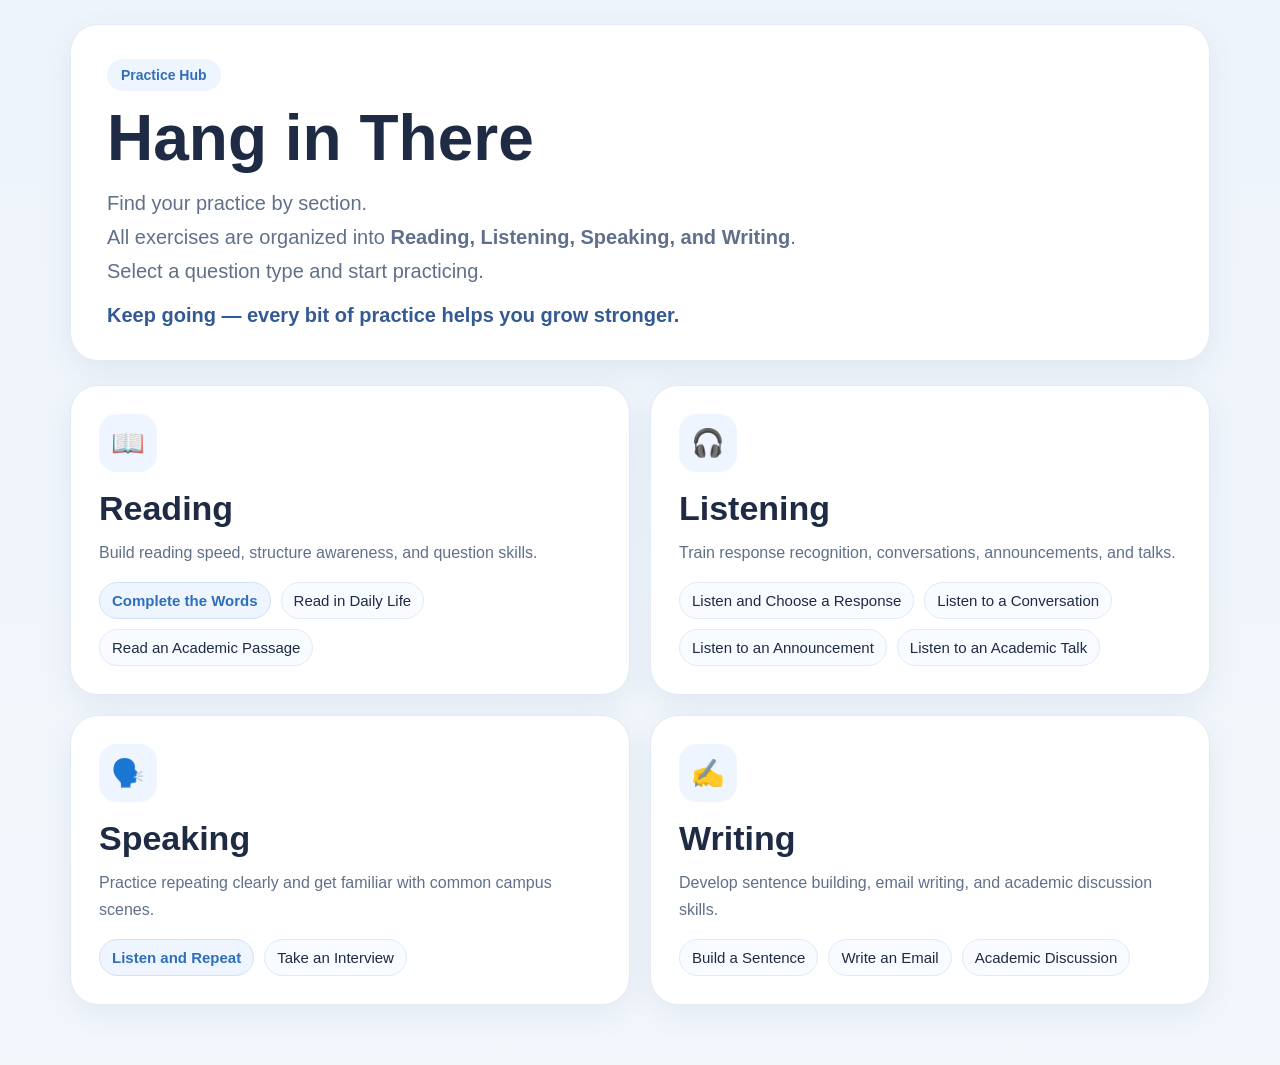
==== commit 9d4155cd: "Add files via upload" ====
--- a/index.html
+++ b/index.html
@@ -4,64 +4,64 @@
   <meta charset="UTF-8" />
   <meta name="viewport" content="width=device-width, initial-scale=1.0" />
   <title>Hang in There</title>
-  <link rel="stylesheet" href="styles.css" />
+  <link rel="stylesheet" href="./styles.css?v=20260321ui" />
 </head>
 <body>
   <div class="page-shell">
-    <header class="hero">
-      <div class="hero-badge">Practice Hub</div>
+    <header class="hero card">
+      <div class="badge">Practice Hub</div>
       <h1>Hang in There</h1>
-      <p class="hero-text">
+      <p>
         Find your practice by section.<br>
         All exercises are organized into <strong>Reading, Listening, Speaking, and Writing</strong>.<br>
         Select a question type and start practicing.
       </p>
-      <p class="hero-encourage">Keep going — every bit of practice helps you grow stronger.</p>
+      <p class="encourage">Keep going — every bit of practice helps you grow stronger.</p>
     </header>
 
     <main class="grid">
-      <a class="skill-card" href="complete-the-words.html">
-        <div class="skill-icon">📖</div>
+      <a class="card module-card" href="complete-the-words.html">
+        <div class="icon">📖</div>
         <h2>Reading</h2>
-        <p>Build reading speed, structure awareness, and question skills.</p>
-        <ul>
-          <li>Complete the Words</li>
-          <li>Read in Daily Life</li>
-          <li>Read an Academic Passage</li>
-        </ul>
+        <p class="desc">Build reading speed, structure awareness, and question skills.</p>
+        <div class="tag-list">
+          <span class="tag active">Complete the Words</span>
+          <span class="tag">Read in Daily Life</span>
+          <span class="tag">Read an Academic Passage</span>
+        </div>
       </a>
 
-      <section class="skill-card">
-        <div class="skill-icon">🎧</div>
+      <section class="card module-card">
+        <div class="icon">🎧</div>
         <h2>Listening</h2>
-        <p>Train response recognition, announcements, conversations, and talks.</p>
-        <ul>
-          <li>Listen and Choose a Response</li>
-          <li>Listen to a Conversation</li>
-          <li>Listen to an Announcement</li>
-          <li>Listen to an Academic Talk</li>
-        </ul>
+        <p class="desc">Train response recognition, conversations, announcements, and talks.</p>
+        <div class="tag-list">
+          <span class="tag">Listen and Choose a Response</span>
+          <span class="tag">Listen to a Conversation</span>
+          <span class="tag">Listen to an Announcement</span>
+          <span class="tag">Listen to an Academic Talk</span>
+        </div>
       </section>
 
-      <a class="skill-card" href="speaking.html">
-        <div class="skill-icon">🗣️</div>
+      <a class="card module-card" href="speaking.html">
+        <div class="icon">🗣️</div>
         <h2>Speaking</h2>
-        <p>Practice repeating clearly and get familiar with common campus scenes.</p>
-        <ul>
-          <li>Listen and Repeat</li>
-          <li>Take an Interview</li>
-        </ul>
+        <p class="desc">Practice repeating clearly and get familiar with common campus scenes.</p>
+        <div class="tag-list">
+          <span class="tag active">Listen and Repeat</span>
+          <span class="tag">Take an Interview</span>
+        </div>
       </a>
 
-      <section class="skill-card">
-        <div class="skill-icon">✍️</div>
+      <section class="card module-card">
+        <div class="icon">✍️</div>
         <h2>Writing</h2>
-        <p>Develop sentence building, email writing, and academic discussion skills.</p>
-        <ul>
-          <li>Build a Sentence</li>
-          <li>Write an Email</li>
-          <li>Academic Discussion</li>
-        </ul>
+        <p class="desc">Develop sentence building, email writing, and academic discussion skills.</p>
+        <div class="tag-list">
+          <span class="tag">Build a Sentence</span>
+          <span class="tag">Write an Email</span>
+          <span class="tag">Academic Discussion</span>
+        </div>
       </section>
     </main>
   </div>
--- a/styles.css
+++ b/styles.css
@@ -1,318 +1,274 @@
-* {
-  box-sizing: border-box;
-}
-
-:root {
-  --bg: #f4f7fb;
-  --panel: #ffffff;
-  --text: #20304a;
-  --muted: #5d6b82;
-  --line: #e6ebf3;
-  --primary: #4a90e2;
-  --primary-soft: #eef5ff;
-  --shadow: 0 18px 40px rgba(44, 76, 121, 0.08);
-}
-
-body {
-  margin: 0;
-  font-family: -apple-system, BlinkMacSystemFont, "Segoe UI", "PingFang SC", "Hiragino Sans GB", sans-serif;
-  color: var(--text);
-  background:
-    radial-gradient(circle at top left, #eef5ff 0%, transparent 30%),
-    linear-gradient(180deg, #f7faff 0%, var(--bg) 100%);
-}
-
-.page-shell {
-  max-width: 1120px;
-  margin: 0 auto;
-  padding: 36px 20px 56px;
-}
-
-.hero {
-  background: linear-gradient(135deg, #ffffff 0%, #f6faff 100%);
-  border: 1px solid var(--line);
-  border-radius: 28px;
-  box-shadow: var(--shadow);
-  padding: 34px 32px 28px;
-  margin-bottom: 24px;
-}
-
-.hero-badge {
-  display: inline-block;
-  padding: 6px 12px;
-  background: var(--primary-soft);
-  color: var(--primary);
-  border-radius: 999px;
-  font-size: 14px;
-  font-weight: 700;
-  margin-bottom: 16px;
-}
-
-.hero h1 {
-  margin: 0 0 12px;
-  font-size: clamp(32px, 5vw, 48px);
-  line-height: 1.1;
-}
-
-.hero-text,
-.hero-encourage {
-  margin: 0;
-  color: var(--muted);
-  font-size: 18px;
-  line-height: 1.7;
-}
-
-.hero-encourage {
-  margin-top: 10px;
-  color: #395b89;
-  font-weight: 600;
-}
-
-.grid {
-  display: grid;
-  grid-template-columns: repeat(2, minmax(0, 1fr));
-  gap: 18px;
-}
-
-.skill-card,
-.panel {
-  background: var(--panel);
-  border: 1px solid var(--line);
-  border-radius: 24px;
-  box-shadow: var(--shadow);
-}
-
-.skill-card {
-  display: block;
-  padding: 24px;
-  text-decoration: none;
-  color: inherit;
-  transition: transform 0.18s ease, box-shadow 0.18s ease, border-color 0.18s ease;
-}
-
-.skill-card:hover {
-  transform: translateY(-2px);
-  box-shadow: 0 22px 42px rgba(44, 76, 121, 0.11);
-  border-color: #d7e6fb;
-}
-
-.skill-icon {
-  width: 52px;
-  height: 52px;
-  border-radius: 16px;
-  background: var(--primary-soft);
-  display: flex;
-  align-items: center;
-  justify-content: center;
-  font-size: 24px;
-  margin-bottom: 14px;
-}
-
-.skill-card h2,
-.page-title h1 {
-  margin: 0 0 10px;
-  font-size: 28px;
-}
-
-.skill-card p,
-.page-subtitle,
-.helper-text,
-.voice-note {
-  margin: 0;
-  color: var(--muted);
-  line-height: 1.7;
-}
-
-.skill-card ul {
-  margin: 18px 0 0;
-  padding-left: 18px;
-  color: var(--text);
-  line-height: 1.9;
-}
-
-.top-link {
-  display: inline-flex;
-  align-items: center;
-  gap: 8px;
-  color: var(--primary);
-  text-decoration: none;
-  font-weight: 600;
-  margin-bottom: 18px;
-}
-
-.page-title {
-  margin-bottom: 18px;
-}
-
-.toolbar {
-  display: flex;
-  gap: 12px;
-  flex-wrap: wrap;
-  align-items: center;
-  margin: 18px 0 24px;
-  padding: 16px 18px;
-}
-
-.select,
-.btn {
-  border: 1px solid var(--line);
-  border-radius: 14px;
-  background: #fff;
-  color: var(--text);
-  font-size: 15px;
-}
-
-.select {
-  padding: 10px 12px;
-  min-width: 180px;
-}
-
-.btn {
-  padding: 10px 14px;
-  cursor: pointer;
-  transition: 0.18s ease;
-}
-
-.btn:hover {
-  background: var(--primary-soft);
-  border-color: #cfe1fb;
-}
-
-.btn-primary {
-  background: var(--primary);
-  border-color: var(--primary);
-  color: #fff;
-}
-
-.btn-primary:hover {
-  filter: brightness(1.03);
-  background: var(--primary);
-}
-
-.set-title {
-  margin: 4px 0 16px;
-  font-size: 24px;
-}
-
-.scene-card {
-  margin-bottom: 14px;
-  overflow: hidden;
-}
-
-.scene-header {
-  width: 100%;
-  border: 0;
-  background: linear-gradient(180deg, #fbfdff 0%, #f6f9ff 100%);
-  padding: 18px 20px;
-  text-align: left;
-  display: flex;
-  align-items: center;
-  justify-content: space-between;
-  cursor: pointer;
-  font: inherit;
-}
-
-.scene-header:hover {
-  background: linear-gradient(180deg, #f8fbff 0%, #eef5ff 100%);
-}
-
-.scene-name {
-  font-size: 19px;
-  font-weight: 700;
-}
-
-.scene-arrow {
-  color: var(--primary);
-  font-size: 18px;
-}
-
-.scene-content {
-  display: none;
-  padding: 18px 20px 20px;
-  border-top: 1px solid var(--line);
-  background: #fff;
-}
-
-.scene-content.open {
-  display: block;
-}
-
-.line-list {
-  display: flex;
-  flex-direction: column;
-  gap: 10px;
-  margin-bottom: 18px;
-}
-
-.line-item {
-  display: flex;
-  gap: 12px;
-  align-items: flex-start;
-  padding: 12px 14px;
-  border: 1px solid var(--line);
-  border-radius: 16px;
-  background: #fbfdff;
-}
-
-.play-btn {
-  flex: 0 0 auto;
-  margin-top: 2px;
-  width: 38px;
-  height: 38px;
-  border-radius: 12px;
-  border: 0;
-  background: var(--primary-soft);
-  color: var(--primary);
-  cursor: pointer;
-  font-size: 18px;
-}
-
-.play-btn:hover {
-  filter: brightness(0.98);
-}
-
-.line-text {
-  line-height: 1.7;
-}
-
-.block-title {
-  margin: 16px 0 10px;
-  font-size: 16px;
-}
-
-.vocab-grid {
-  display: grid;
-  grid-template-columns: 1fr 1fr;
-  gap: 10px;
-}
-
-.vocab-item {
-  padding: 12px 14px;
-  border-radius: 14px;
-  background: #f8fbff;
-  border: 1px solid var(--line);
-  color: var(--text);
-  line-height: 1.6;
-}
-
-@media (max-width: 820px) {
-  .grid,
-  .vocab-grid {
-    grid-template-columns: 1fr;
-  }
-
-  .hero {
-    padding: 28px 22px 24px;
-  }
-
-  .skill-card,
-  .toolbar {
-    padding: 18px;
-  }
-
-  .scene-header,
-  .scene-content {
-    padding-left: 16px;
-    padding-right: 16px;
-  }
-}
+*{box-sizing:border-box}
+:root{
+  --bg:#f3f7fc;
+  --bg2:#eef4fb;
+  --panel:#ffffff;
+  --text:#1f2a44;
+  --muted:#60708a;
+  --line:#e2eaf5;
+  --primary:#4a90e2;
+  --primary-dark:#2f6fba;
+  --primary-soft:#eef5ff;
+  --shadow:0 10px 30px rgba(39,73,124,.08);
+}
+html,body{margin:0;padding:0}
+body{
+  font-family:-apple-system,BlinkMacSystemFont,"Segoe UI","PingFang SC","Microsoft YaHei",sans-serif;
+  color:var(--text);
+  background:linear-gradient(180deg,var(--bg2),var(--bg));
+}
+a{text-decoration:none;color:inherit}
+.page-shell{
+  max-width:1180px;
+  margin:0 auto;
+  padding:24px 20px 60px;
+}
+.card{
+  background:var(--panel);
+  border:1px solid var(--line);
+  border-radius:28px;
+  box-shadow:var(--shadow);
+}
+.hero{
+  padding:34px 36px 28px;
+  margin-bottom:24px;
+}
+.badge{
+  display:inline-flex;
+  padding:8px 14px;
+  border-radius:999px;
+  background:var(--primary-soft);
+  color:var(--primary-dark);
+  font-weight:700;
+  font-size:14px;
+  margin-bottom:14px;
+}
+.hero h1{
+  margin:0 0 14px;
+  font-size:64px;
+  line-height:1.05;
+}
+.hero p{
+  margin:0;
+  color:var(--muted);
+  font-size:20px;
+  line-height:1.7;
+}
+.hero .encourage{
+  margin-top:10px;
+  color:#345a94;
+  font-weight:700;
+}
+.grid{
+  display:grid;
+  grid-template-columns:repeat(2,minmax(0,1fr));
+  gap:20px;
+}
+.module-card{
+  display:block;
+  padding:28px;
+  transition:transform .18s ease, box-shadow .18s ease, border-color .18s ease;
+}
+.module-card:hover{
+  transform:translateY(-2px);
+  box-shadow:0 16px 34px rgba(39,73,124,.11);
+  border-color:#d5e3f6;
+}
+.icon{
+  width:58px;
+  height:58px;
+  border-radius:18px;
+  display:flex;
+  align-items:center;
+  justify-content:center;
+  background:var(--primary-soft);
+  font-size:27px;
+  margin-bottom:16px;
+}
+.card h2,.page-title h1{
+  margin:0 0 10px;
+  font-size:34px;
+  line-height:1.2;
+}
+.desc,.page-subtitle,.helper{
+  color:var(--muted);
+  line-height:1.7;
+  margin:0;
+}
+.tag-list{
+  display:flex;
+  flex-wrap:wrap;
+  gap:10px;
+  margin-top:16px;
+}
+.tag{
+  display:inline-flex;
+  align-items:center;
+  padding:9px 12px;
+  border-radius:999px;
+  background:#f8fbff;
+  border:1px solid var(--line);
+  font-size:15px;
+}
+.tag.active{
+  background:var(--primary-soft);
+  color:var(--primary-dark);
+  border-color:#cfe1fb;
+  font-weight:700;
+}
+.top-link{
+  display:inline-flex;
+  align-items:center;
+  gap:8px;
+  color:var(--primary-dark);
+  font-weight:700;
+  margin-bottom:16px;
+}
+.page-title{margin-bottom:18px}
+.toolbar{
+  padding:18px 20px;
+  display:flex;
+  gap:12px;
+  flex-wrap:wrap;
+  align-items:flex-end;
+  margin-bottom:18px;
+}
+.select{
+  padding:10px 12px;
+  min-width:170px;
+  border-radius:14px;
+  border:1px solid var(--line);
+  background:#fff;
+  color:var(--text);
+  font-size:15px;
+}
+.notice{
+  padding:12px 14px;
+  border-radius:14px;
+  background:#fff8e9;
+  border:1px solid #f1dfae;
+  color:#725b20;
+  line-height:1.6;
+}
+.set-header{
+  margin:18px 0 14px;
+}
+.set-header h2{
+  margin:0 0 4px;
+  font-size:30px;
+}
+.scene-card{
+  overflow:hidden;
+  margin-bottom:14px;
+}
+.scene-header{
+  width:100%;
+  border:0;
+  background:linear-gradient(180deg,#fcfdff,#f7faff);
+  padding:18px 20px;
+  display:flex;
+  justify-content:space-between;
+  align-items:center;
+  cursor:pointer;
+  color:var(--text);
+  font:inherit;
+}
+.scene-name{
+  font-size:24px;
+  font-weight:800;
+}
+.scene-arrow{
+  color:var(--primary-dark);
+  font-size:20px;
+}
+.scene-content{
+  display:none;
+  border-top:1px solid var(--line);
+  padding:18px 20px 20px;
+}
+.scene-content.open{display:block}
+.line-list{
+  display:flex;
+  flex-direction:column;
+  gap:12px;
+  margin-bottom:18px;
+}
+.line-item{
+  display:flex;
+  gap:12px;
+  align-items:flex-start;
+  padding:14px;
+  border:1px solid var(--line);
+  border-radius:18px;
+  background:#fbfdff;
+}
+.sentence-controls{
+  display:flex;
+  flex-direction:column;
+  gap:8px;
+  min-width:132px;
+}
+.play-btn,.record-btn,.mine-btn{
+  border:1px solid var(--line);
+  border-radius:12px;
+  background:#fff;
+  color:var(--text);
+  padding:10px 12px;
+  font-size:14px;
+  cursor:pointer;
+}
+.play-btn{
+  background:var(--primary-soft);
+  color:var(--primary-dark);
+  border-color:#cfe1fb;
+}
+.play-btn:hover,.record-btn:hover,.mine-btn:hover{
+  background:var(--primary-soft);
+  border-color:#cfe1fb;
+}
+.mine-btn:disabled{
+  opacity:.45;
+  cursor:not-allowed;
+}
+.sentence-wrap{
+  flex:1;
+  min-width:0;
+}
+.line-text{
+  font-size:18px;
+  line-height:1.75;
+}
+.record-status{
+  margin-top:8px;
+  color:var(--muted);
+  font-size:14px;
+  line-height:1.5;
+}
+.block-title{
+  margin:18px 0 10px;
+  font-size:18px;
+}
+.vocab-grid{
+  display:grid;
+  grid-template-columns:repeat(2,minmax(0,1fr));
+  gap:10px;
+}
+.vocab-item{
+  padding:12px 14px;
+  border-radius:16px;
+  border:1px solid var(--line);
+  background:#f8fbff;
+  line-height:1.65;
+}
+@media (max-width: 840px){
+  .grid,.vocab-grid{grid-template-columns:1fr}
+  .hero{padding:26px 22px 22px}
+  .hero h1{font-size:48px}
+  .hero p{font-size:18px}
+  .module-card{padding:22px}
+  .scene-header,.scene-content{padding:16px}
+  .scene-name{font-size:21px}
+  .line-item{flex-direction:column}
+  .sentence-controls{flex-direction:row;flex-wrap:wrap;min-width:0;width:100%}
+  .line-text{font-size:17px}
+}
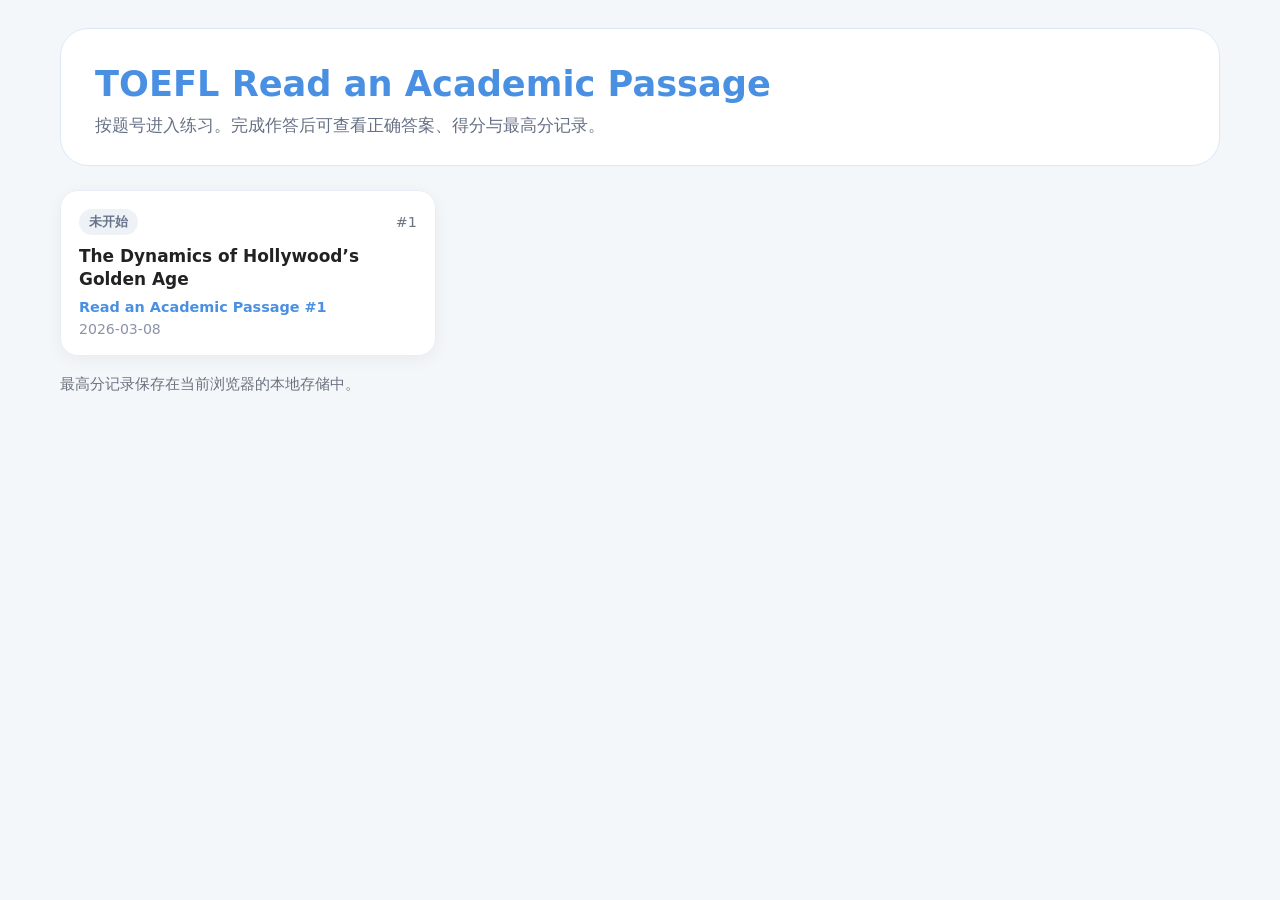
==== commit ca4c78f9: "Add files via upload" ====
--- a/index.html
+++ b/index.html
@@ -1,69 +1,69 @@
 <!DOCTYPE html>
-<html lang="en">
+<html lang="zh-CN">
 <head>
   <meta charset="UTF-8" />
   <meta name="viewport" content="width=device-width, initial-scale=1.0" />
-  <title>Hang in There</title>
-  <link rel="stylesheet" href="./styles.css?v=20260321ui" />
+  <title>TOEFL Read an Academic Passage</title>
+  <style>
+    :root { --primary:#4a90e2; --success:#28a745; --muted:#6b7280; --bg:#f4f7f9; }
+    * { box-sizing:border-box; }
+    body { margin:0; font-family:'Segoe UI', system-ui, sans-serif; background:var(--bg); color:#333; }
+    .wrap { max-width:1200px; margin:0 auto; padding:28px 20px 40px; }
+    .hero { background:#fff; border:1px solid #dbe8fb; border-radius:28px; padding:34px 34px 28px; margin-bottom:24px; }
+    .hero h1 { margin:0 0 10px; color:var(--primary); font-size:2.2rem; }
+    .hero p { margin:0; color:#667085; font-size:1.05rem; }
+    .grid { display:grid; grid-template-columns:repeat(auto-fill, minmax(280px, 1fr)); gap:16px; }
+    .card { background:#fff; border-radius:18px; padding:18px; text-decoration:none; color:inherit; border:1px solid #e8eef7; box-shadow:0 4px 16px rgba(24,39,75,.05); transition:.15s ease; }
+    .card:hover { transform:translateY(-2px); box-shadow:0 10px 24px rgba(24,39,75,.08); }
+    .meta { display:flex; justify-content:space-between; align-items:center; margin-bottom:10px; color:#6b7280; font-size:.9rem; gap:10px; }
+    .badge { display:inline-block; padding:4px 10px; border-radius:999px; font-weight:700; font-size:.82rem; }
+    .badge-none { background:#eef2f7; color:#677489; }
+    .badge-done { background:#eaf7ee; color:#1c7c3c; }
+    .card h3 { margin:0 0 8px; font-size:1.06rem; line-height:1.35; color:#222; }
+    .subtitle { color:#4a90e2; font-size:.9rem; margin:0 0 6px; min-height:1.15em; font-weight:600; }
+    .date { color:#8b94a7; font-size:.88rem; min-height:1.1em; }
+    .tip { margin-top:18px; color:#6b7280; font-size:.95rem; }
+  </style>
 </head>
 <body>
-  <div class="page-shell">
-    <header class="hero card">
-      <div class="badge">Practice Hub</div>
-      <h1>Hang in There</h1>
-      <p>
-        Find your practice by section.<br>
-        All exercises are organized into <strong>Reading, Listening, Speaking, and Writing</strong>.<br>
-        Select a question type and start practicing.
-      </p>
-      <p class="encourage">Keep going — every bit of practice helps you grow stronger.</p>
-    </header>
+  <div class="wrap">
+    <div class="hero">
+      <h1>TOEFL Read an Academic Passage</h1>
+      <p>按题号进入练习。完成作答后可查看正确答案、得分与最高分记录。</p>
+    </div>
+    <div id="question-grid" class="grid"></div>
+    <div class="tip">最高分记录保存在当前浏览器的本地存储中。</div>
+  </div>
 
-    <main class="grid">
-      <a class="card module-card" href="complete-the-words.html">
-        <div class="icon">📖</div>
-        <h2>Reading</h2>
-        <p class="desc">Build reading speed, structure awareness, and question skills.</p>
-        <div class="tag-list">
-          <span class="tag active">Complete the Words</span>
-          <span class="tag">Read in Daily Life</span>
-          <span class="tag">Read an Academic Passage</span>
+  <script src="data/questions.js"></script>
+  <script>
+    const STORAGE_KEY = 'rap_scores_v1';
+    const scores = JSON.parse(localStorage.getItem(STORAGE_KEY) || '{}');
+    const grid = document.getElementById('question-grid');
+    const questionList = window.questions || [];
+
+    if (!questionList.length) {
+      grid.innerHTML = '<div style="color:#dc3545;">题库加载失败，请检查 data/questions.js</div>';
+    }
+
+    questionList.forEach(q => {
+      const score = scores[q.id];
+      const total = (q.questions || []).length || 5;
+      const done = score !== undefined;
+      const card = document.createElement('a');
+      card.className = 'card';
+      card.href = `practice.html?id=${q.id}`;
+      card.innerHTML = `
+        <div class="meta">
+          <span class="badge ${done ? 'badge-done' : 'badge-none'}">${done ? `最高分 ${score} / ${total}` : '未开始'}</span>
+          <span>#${q.id}</span>
         </div>
-      </a>
-
-      <section class="card module-card">
-        <div class="icon">🎧</div>
-        <h2>Listening</h2>
-        <p class="desc">Train response recognition, conversations, announcements, and talks.</p>
-        <div class="tag-list">
-          <span class="tag">Listen and Choose a Response</span>
-          <span class="tag">Listen to a Conversation</span>
-          <span class="tag">Listen to an Announcement</span>
-          <span class="tag">Listen to an Academic Talk</span>
-        </div>
-      </section>
-
-      <a class="card module-card" href="speaking.html">
-        <div class="icon">🗣️</div>
-        <h2>Speaking</h2>
-        <p class="desc">Practice repeating clearly and get familiar with common campus scenes.</p>
-        <div class="tag-list">
-          <span class="tag active">Listen and Repeat</span>
-          <span class="tag">Take an Interview</span>
-        </div>
-      </a>
-
-      <section class="card module-card">
-        <div class="icon">✍️</div>
-        <h2>Writing</h2>
-        <p class="desc">Develop sentence building, email writing, and academic discussion skills.</p>
-        <div class="tag-list">
-          <span class="tag">Build a Sentence</span>
-          <span class="tag">Write an Email</span>
-          <span class="tag">Academic Discussion</span>
-        </div>
-      </section>
-    </main>
-  </div>
+        <h3>${q.title || `Practice ${q.id}`}</h3>
+        <div class="subtitle">${q.subtitle || ''}</div>
+        <div class="date">${q.date || ''}</div>
+      `;
+      grid.appendChild(card);
+    });
+  </script>
 </body>
 </html>
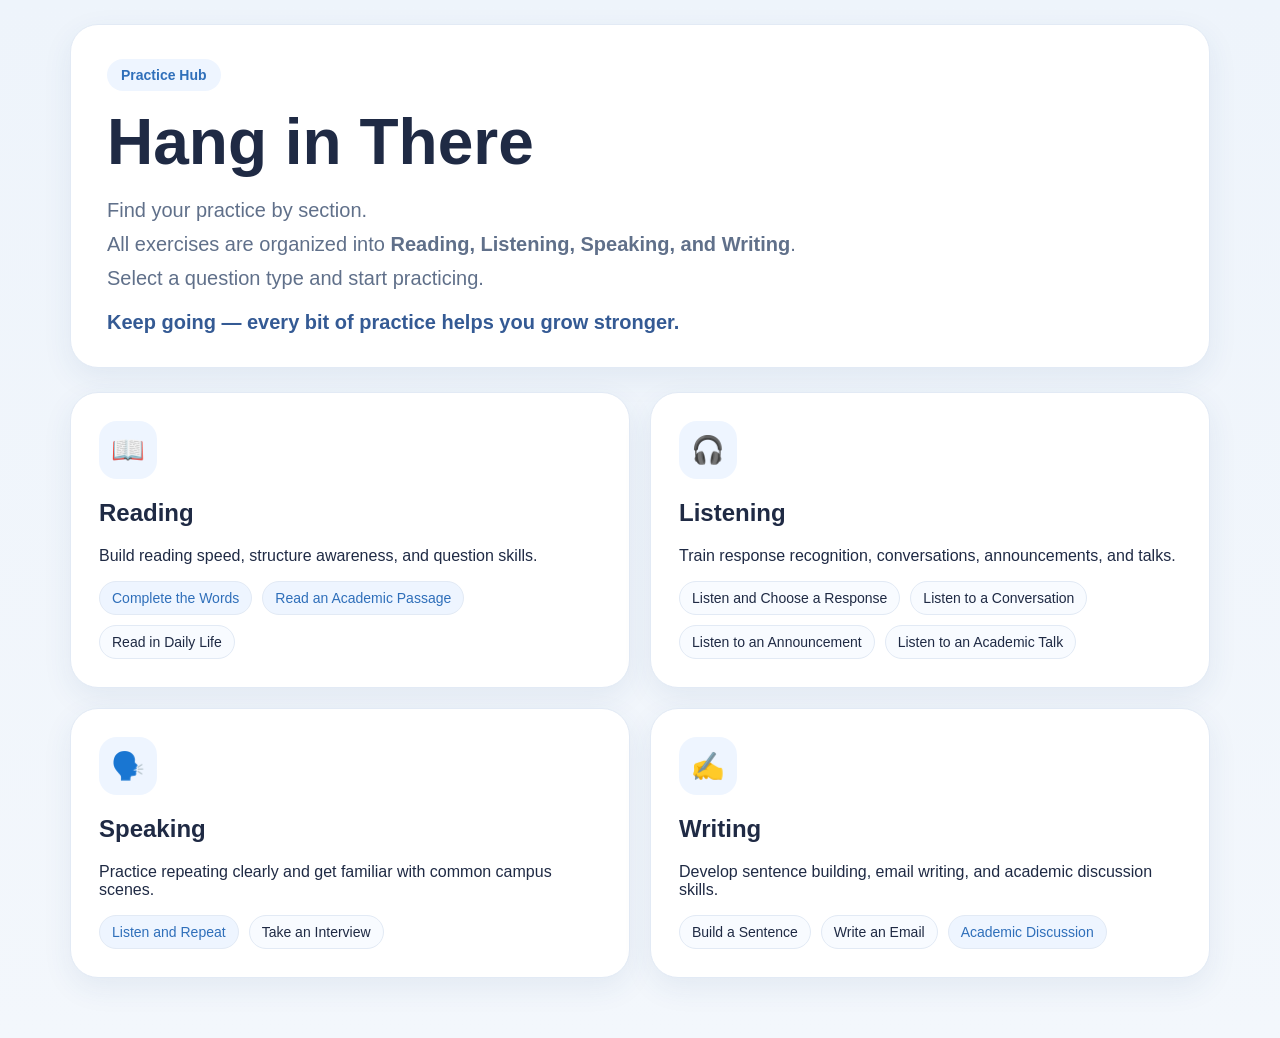
==== commit a23c2652: "Update index.html" ====
--- a/index.html
+++ b/index.html
@@ -1,69 +1,80 @@
 <!DOCTYPE html>
-<html lang="zh-CN">
+<html lang="en">
 <head>
   <meta charset="UTF-8" />
   <meta name="viewport" content="width=device-width, initial-scale=1.0" />
-  <title>TOEFL Read an Academic Passage</title>
-  <style>
-    :root { --primary:#4a90e2; --success:#28a745; --muted:#6b7280; --bg:#f4f7f9; }
-    * { box-sizing:border-box; }
-    body { margin:0; font-family:'Segoe UI', system-ui, sans-serif; background:var(--bg); color:#333; }
-    .wrap { max-width:1200px; margin:0 auto; padding:28px 20px 40px; }
-    .hero { background:#fff; border:1px solid #dbe8fb; border-radius:28px; padding:34px 34px 28px; margin-bottom:24px; }
-    .hero h1 { margin:0 0 10px; color:var(--primary); font-size:2.2rem; }
-    .hero p { margin:0; color:#667085; font-size:1.05rem; }
-    .grid { display:grid; grid-template-columns:repeat(auto-fill, minmax(280px, 1fr)); gap:16px; }
-    .card { background:#fff; border-radius:18px; padding:18px; text-decoration:none; color:inherit; border:1px solid #e8eef7; box-shadow:0 4px 16px rgba(24,39,75,.05); transition:.15s ease; }
-    .card:hover { transform:translateY(-2px); box-shadow:0 10px 24px rgba(24,39,75,.08); }
-    .meta { display:flex; justify-content:space-between; align-items:center; margin-bottom:10px; color:#6b7280; font-size:.9rem; gap:10px; }
-    .badge { display:inline-block; padding:4px 10px; border-radius:999px; font-weight:700; font-size:.82rem; }
-    .badge-none { background:#eef2f7; color:#677489; }
-    .badge-done { background:#eaf7ee; color:#1c7c3c; }
-    .card h3 { margin:0 0 8px; font-size:1.06rem; line-height:1.35; color:#222; }
-    .subtitle { color:#4a90e2; font-size:.9rem; margin:0 0 6px; min-height:1.15em; font-weight:600; }
-    .date { color:#8b94a7; font-size:.88rem; min-height:1.1em; }
-    .tip { margin-top:18px; color:#6b7280; font-size:.95rem; }
-  </style>
+  <title>Hang in There</title>
+  <link rel="stylesheet" href="./styles.css?v=20260321homefix1" />
 </head>
 <body>
-  <div class="wrap">
-    <div class="hero">
-      <h1>TOEFL Read an Academic Passage</h1>
-      <p>按题号进入练习。完成作答后可查看正确答案、得分与最高分记录。</p>
-    </div>
-    <div id="question-grid" class="grid"></div>
-    <div class="tip">最高分记录保存在当前浏览器的本地存储中。</div>
+  <div class="page-shell">
+    <header class="hero card">
+      <div class="badge">Practice Hub</div>
+      <h1>Hang in There</h1>
+      <p>
+        Find your practice by section.<br>
+        All exercises are organized into <strong>Reading, Listening, Speaking, and Writing</strong>.<br>
+        Select a question type and start practicing.
+      </p>
+      <p class="encourage">Keep going — every bit of practice helps you grow stronger.</p>
+    </header>
+
+    <main class="grid">
+
+      <!-- Reading -->
+      <section class="card module-card">
+        <div class="icon">📖</div>
+        <h2>Reading</h2>
+        <p class="desc">Build reading speed, structure awareness, and question skills.</p>
+
+        <div class="tag-list">
+          <!-- 原有 -->
+          <a href="complete-the-words.html" class="tag active">Complete the Words</a>
+
+          <!-- ✅ 改这里 -->
+          <a href="read-an-academic-passage.html" class="tag active">Read an Academic Passage</a>
+
+          <span class="tag">Read in Daily Life</span>
+        </div>
+      </section>
+
+      <!-- Listening -->
+      <section class="card module-card">
+        <div class="icon">🎧</div>
+        <h2>Listening</h2>
+        <p class="desc">Train response recognition, conversations, announcements, and talks.</p>
+        <div class="tag-list">
+          <span class="tag">Listen and Choose a Response</span>
+          <span class="tag">Listen to a Conversation</span>
+          <span class="tag">Listen to an Announcement</span>
+          <span class="tag">Listen to an Academic Talk</span>
+        </div>
+      </section>
+
+      <!-- Speaking -->
+      <a class="card module-card" href="speaking.html">
+        <div class="icon">🗣️</div>
+        <h2>Speaking</h2>
+        <p class="desc">Practice repeating clearly and get familiar with common campus scenes.</p>
+        <div class="tag-list">
+          <span class="tag active">Listen and Repeat</span>
+          <span class="tag">Take an Interview</span>
+        </div>
+      </a>
+
+      <!-- Writing -->
+      <section class="card module-card">
+        <div class="icon">✍️</div>
+        <h2>Writing</h2>
+        <p class="desc">Develop sentence building, email writing, and academic discussion skills.</p>
+        <div class="tag-list">
+          <span class="tag">Build a Sentence</span>
+          <span class="tag">Write an Email</span>
+          <a href="writing.html" class="tag active">Academic Discussion</a>
+        </div>
+      </section>
+
+    </main>
   </div>
-
-  <script src="data/questions.js"></script>
-  <script>
-    const STORAGE_KEY = 'rap_scores_v1';
-    const scores = JSON.parse(localStorage.getItem(STORAGE_KEY) || '{}');
-    const grid = document.getElementById('question-grid');
-    const questionList = window.questions || [];
-
-    if (!questionList.length) {
-      grid.innerHTML = '<div style="color:#dc3545;">题库加载失败，请检查 data/questions.js</div>';
-    }
-
-    questionList.forEach(q => {
-      const score = scores[q.id];
-      const total = (q.questions || []).length || 5;
-      const done = score !== undefined;
-      const card = document.createElement('a');
-      card.className = 'card';
-      card.href = `practice.html?id=${q.id}`;
-      card.innerHTML = `
-        <div class="meta">
-          <span class="badge ${done ? 'badge-done' : 'badge-none'}">${done ? `最高分 ${score} / ${total}` : '未开始'}</span>
-          <span>#${q.id}</span>
-        </div>
-        <h3>${q.title || `Practice ${q.id}`}</h3>
-        <div class="subtitle">${q.subtitle || ''}</div>
-        <div class="date">${q.date || ''}</div>
-      `;
-      grid.appendChild(card);
-    });
-  </script>
 </body>
 </html>
--- a/styles.css
+++ b/styles.css
@@ -0,0 +1,277 @@
+*{box-sizing:border-box}
+:root{
+  --bg:#f3f7fc;
+  --bg2:#eef4fb;
+  --panel:#ffffff;
+  --text:#1f2a44;
+  --muted:#60708a;
+  --line:#e2eaf5;
+  --primary:#4a90e2;
+  --primary-dark:#2f6fba;
+  --primary-soft:#eef5ff;
+  --shadow:0 10px 30px rgba(39,73,124,.08);
+}
+
+html,body{margin:0;padding:0}
+
+body{
+  font-family:-apple-system,BlinkMacSystemFont,"Segoe UI","PingFang SC","Microsoft YaHei",sans-serif;
+  color:var(--text);
+  background:linear-gradient(180deg,var(--bg2),var(--bg));
+}
+
+a{text-decoration:none;color:inherit}
+
+.page-shell{
+  max-width:1180px;
+  margin:0 auto;
+  padding:24px 20px 60px;
+}
+
+.card{
+  background:var(--panel);
+  border:1px solid var(--line);
+  border-radius:28px;
+  box-shadow:var(--shadow);
+}
+
+/* ===== 首页 ===== */
+
+.hero{
+  padding:34px 36px 28px;
+  margin-bottom:24px;
+}
+
+.badge{
+  display:inline-flex;
+  padding:8px 14px;
+  border-radius:999px;
+  background:var(--primary-soft);
+  color:var(--primary-dark);
+  font-weight:700;
+  font-size:14px;
+  margin-bottom:14px;
+}
+
+.hero h1{
+  margin:0 0 14px;
+  font-size:64px;
+}
+
+.hero p{
+  margin:0;
+  color:var(--muted);
+  font-size:20px;
+  line-height:1.7;
+}
+
+.hero .encourage{
+  margin-top:10px;
+  color:#345a94;
+  font-weight:700;
+}
+
+.grid{
+  display:grid;
+  grid-template-columns:repeat(2,1fr);
+  gap:20px;
+}
+
+.module-card{
+  display:block;
+  padding:28px;
+  transition:.2s;
+}
+
+.module-card:hover{
+  transform:translateY(-2px);
+}
+
+.icon{
+  width:58px;
+  height:58px;
+  border-radius:18px;
+  display:flex;
+  align-items:center;
+  justify-content:center;
+  background:var(--primary-soft);
+  font-size:27px;
+  margin-bottom:16px;
+}
+
+.tag-list{
+  display:flex;
+  flex-wrap:wrap;
+  gap:10px;
+  margin-top:16px;
+}
+
+.tag{
+  padding:8px 12px;
+  border-radius:999px;
+  background:#f8fbff;
+  border:1px solid var(--line);
+  font-size:14px;
+}
+
+.tag.active{
+  background:var(--primary-soft);
+  color:var(--primary-dark);
+}
+
+/* ===== 通用 ===== */
+
+.top-link{
+  color:var(--primary-dark);
+  font-weight:700;
+  display:inline-block;
+  margin-bottom:16px;
+}
+
+.page-title h1{
+  font-size:34px;
+  margin:0 0 10px;
+}
+
+.page-subtitle{
+  color:var(--muted);
+}
+
+/* ===== 场景卡片 ===== */
+
+.scene-card{
+  margin-bottom:14px;
+  overflow:hidden;
+}
+
+.scene-header{
+  width:100%;
+  border:none;
+  padding:18px 20px;
+  background:#f7faff;
+  display:flex;
+  justify-content:space-between;
+  align-items:center;
+  cursor:pointer;
+}
+
+/* ⭐ 核心优化：标题 */
+
+.scene-name{
+  font-size:20px;
+  font-weight:700;
+  text-align:left;
+  line-height:1.4;
+}
+
+/* ⭐ 箭头优化 */
+
+.scene-arrow{
+  color:#9bb3d6;
+  font-size:18px;
+}
+
+.scene-content{
+  display:none;
+  padding:18px;
+  border-top:1px solid var(--line);
+}
+
+.scene-content.open{
+  display:block;
+}
+
+/* ===== 句子 ===== */
+
+.line-item{
+  display:flex;
+  gap:12px;
+  padding:14px;
+  border:1px solid var(--line);
+  border-radius:18px;
+  margin-bottom:10px;
+}
+
+.sentence-controls{
+  display:flex;
+  flex-direction:column;
+  gap:8px;
+}
+
+.play-btn,.record-btn,.mine-btn,.text-toggle-btn{
+  padding:8px 10px;
+  border-radius:10px;
+  border:1px solid var(--line);
+  background:#fff;
+}
+
+.play-btn{
+  background:var(--primary-soft);
+}
+
+.line-text{
+  font-size:18px;
+  line-height:1.7;
+}
+
+/* ===== 隐藏逻辑 ===== */
+
+.hidden-text{
+  display:none;
+}
+
+.hidden-text.show{
+  display:block;
+}
+
+/* ===== vocab ===== */
+
+.vocab-grid{
+  display:none;
+  grid-template-columns:repeat(2,1fr);
+  gap:10px;
+}
+
+.vocab-grid.show{
+  display:grid;
+}
+
+.vocab-item{
+  padding:10px;
+  border:1px solid var(--line);
+  border-radius:12px;
+}
+
+/* ===== 📱 移动端优化（关键） ===== */
+
+@media (max-width:600px){
+
+  .hero h1{
+    font-size:42px;
+  }
+
+  .grid{
+    grid-template-columns:1fr;
+  }
+
+  .scene-name{
+    font-size:18px;
+  }
+
+  .scene-header{
+    align-items:flex-start;
+  }
+
+  .line-item{
+    flex-direction:column;
+  }
+
+  .sentence-controls{
+    flex-direction:row;
+    flex-wrap:wrap;
+  }
+
+  .vocab-grid{
+    grid-template-columns:1fr;
+  }
+}
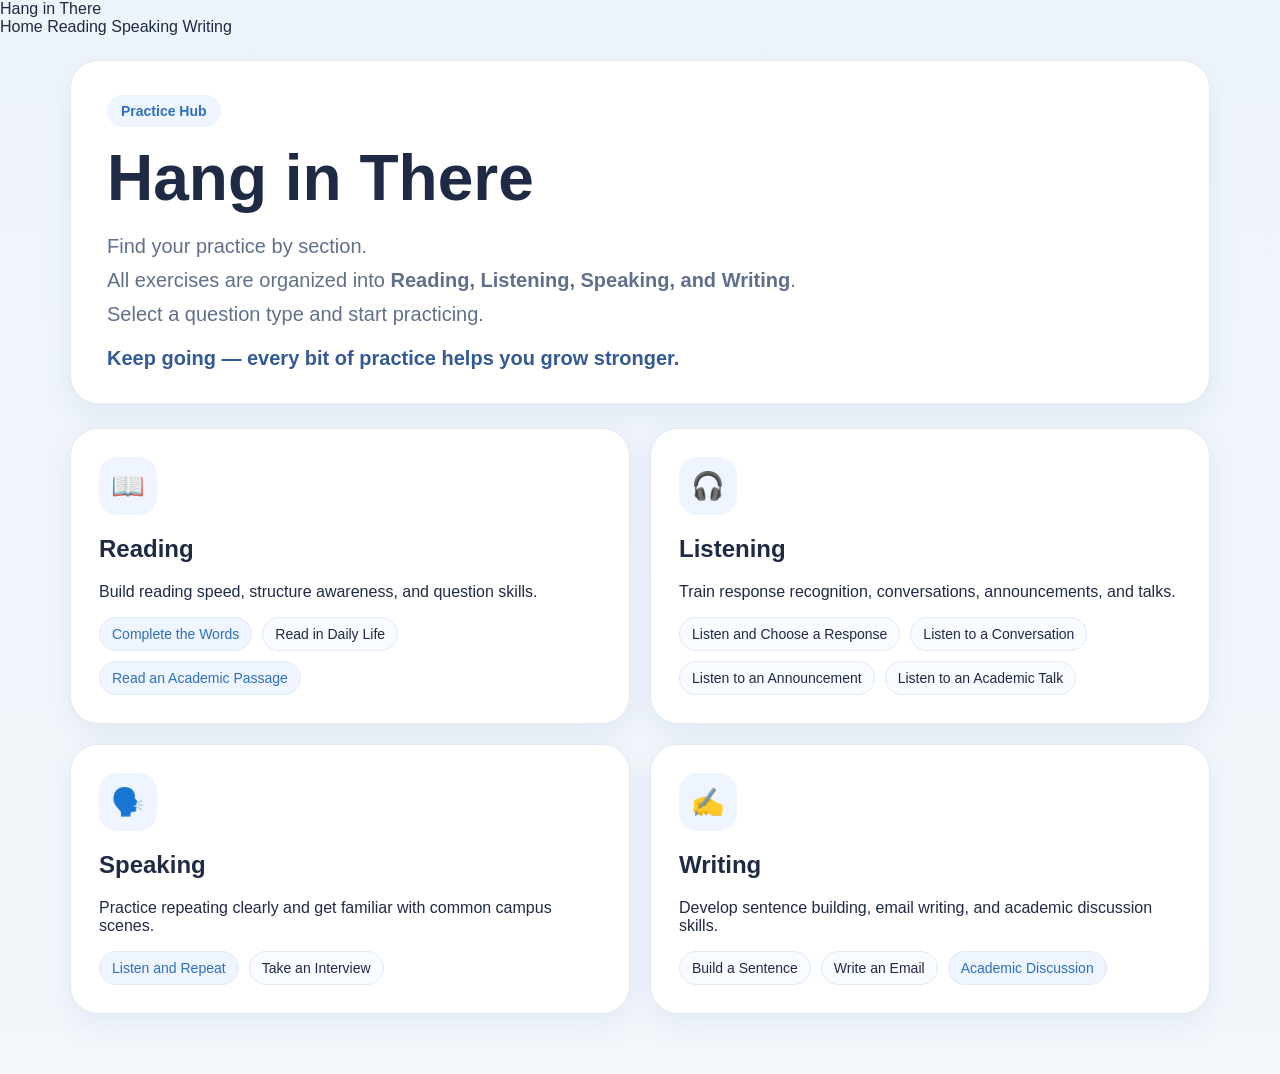
==== commit 95ee3d25: "Update index.html" ====
--- a/index.html
+++ b/index.html
@@ -7,6 +7,18 @@
   <link rel="stylesheet" href="./styles.css?v=20260321homefix1" />
 </head>
 <body>
+  <div class="navbar">
+  <div class="nav-inner">
+    <a href="index.html" class="logo">Hang in There</a>
+
+    <div class="nav-links">
+      <a href="index.html">Home</a>
+      <a href="complete-the-words.html">Reading</a>
+      <a href="speaking.html">Speaking</a>
+      <a href="writing.html">Writing</a>
+    </div>
+  </div>
+</div>
   <div class="page-shell">
     <header class="hero card">
       <div class="badge">Practice Hub</div>
@@ -20,25 +32,17 @@
     </header>
 
     <main class="grid">
-
-      <!-- Reading -->
       <section class="card module-card">
         <div class="icon">📖</div>
         <h2>Reading</h2>
         <p class="desc">Build reading speed, structure awareness, and question skills.</p>
-
         <div class="tag-list">
-          <!-- 原有 -->
           <a href="complete-the-words.html" class="tag active">Complete the Words</a>
-
-          <!-- ✅ 改这里 -->
+          <span class="tag">Read in Daily Life</span>
           <a href="read-an-academic-passage.html" class="tag active">Read an Academic Passage</a>
-
-          <span class="tag">Read in Daily Life</span>
         </div>
       </section>
 
-      <!-- Listening -->
       <section class="card module-card">
         <div class="icon">🎧</div>
         <h2>Listening</h2>
@@ -51,7 +55,6 @@
         </div>
       </section>
 
-      <!-- Speaking -->
       <a class="card module-card" href="speaking.html">
         <div class="icon">🗣️</div>
         <h2>Speaking</h2>
@@ -62,7 +65,6 @@
         </div>
       </a>
 
-      <!-- Writing -->
       <section class="card module-card">
         <div class="icon">✍️</div>
         <h2>Writing</h2>
@@ -73,7 +75,6 @@
           <a href="writing.html" class="tag active">Academic Discussion</a>
         </div>
       </section>
-
     </main>
   </div>
 </body>
--- a/styles.css
+++ b/styles.css
@@ -271,6 +271,47 @@
     flex-wrap:wrap;
   }
 
+  /* ===== Navbar（顶部导航） ===== */
+
+.navbar{
+  position:fixed;
+  top:0;
+  width:100%;
+  background:var(--panel);
+  border-bottom:1px solid var(--line);
+  z-index:1000;
+}
+
+.nav-inner{
+  max-width:1180px;
+  margin:0 auto;
+  padding:14px 20px;
+  display:flex;
+  justify-content:space-between;
+  align-items:center;
+}
+
+.logo{
+  font-weight:800;
+  font-size:18px;
+  color:var(--text);
+}
+
+.nav-links a{
+  margin-left:20px;
+  font-weight:600;
+  color:var(--muted);
+  transition:.2s;
+}
+
+.nav-links a:hover{
+  color:var(--primary);
+}
+
+/* ⭐ 给页面腾空间（防遮挡） */
+.page-shell{
+  padding-top:80px;
+}
   .vocab-grid{
     grid-template-columns:1fr;
   }
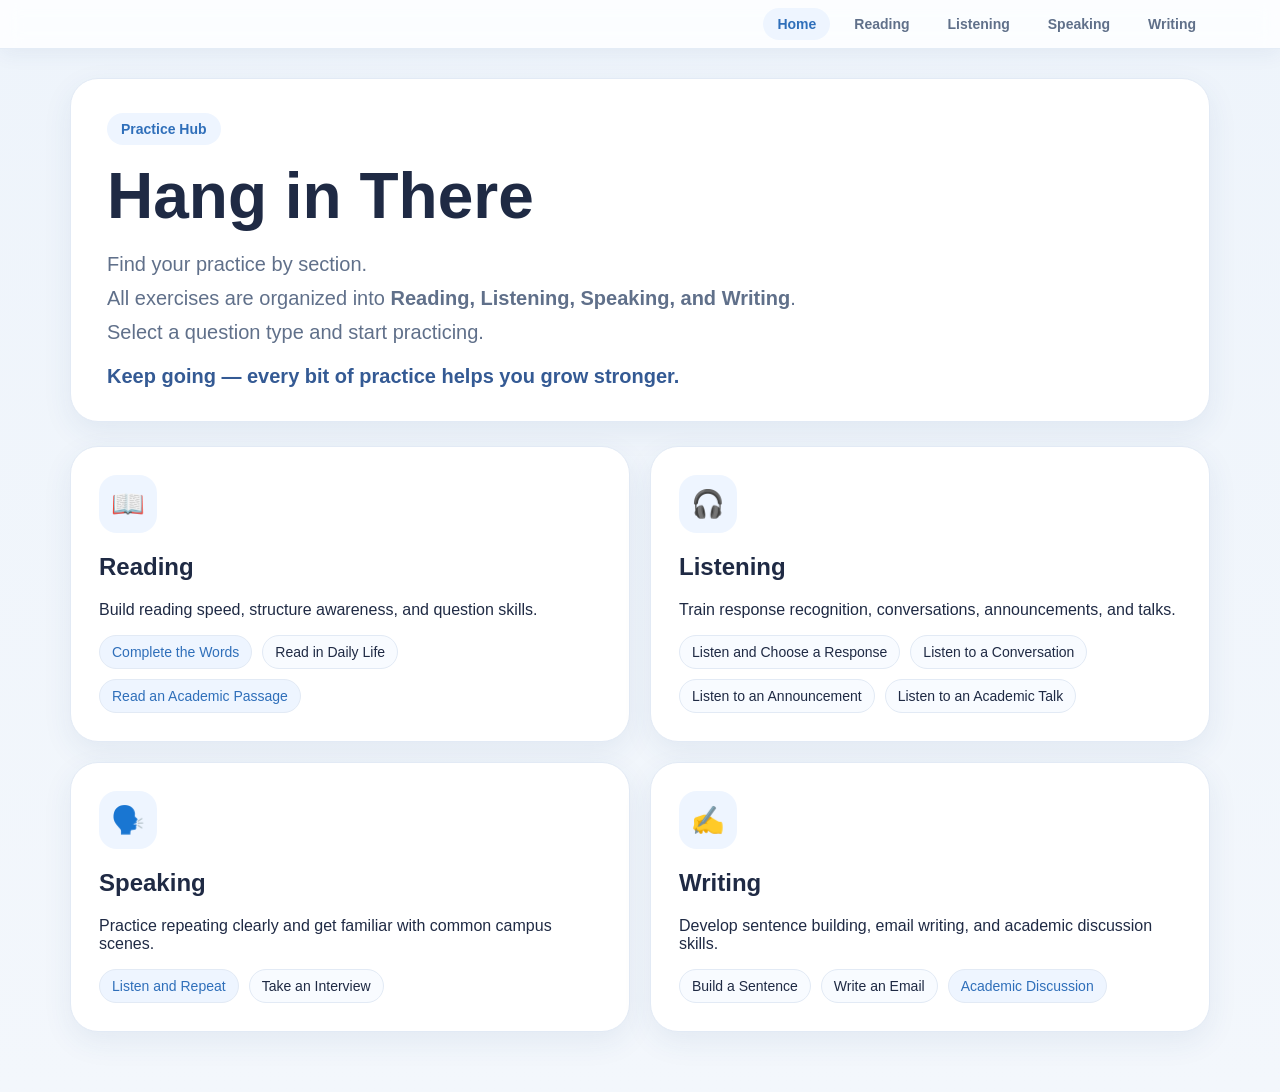
==== commit fb89a305: "Add files via upload" ====
--- a/index.html
+++ b/index.html
@@ -4,21 +4,31 @@
   <meta charset="UTF-8" />
   <meta name="viewport" content="width=device-width, initial-scale=1.0" />
   <title>Hang in There</title>
+  <!-- Google Analytics -->
+  <script async src="https://www.googletagmanager.com/gtag/js?id=G-VKHYMHFGMF"></script>
+  <script>
+    window.dataLayer = window.dataLayer || [];
+    function gtag(){dataLayer.push(arguments);}
+    gtag('js', new Date());
+    gtag('config', 'G-VKHYMHFGMF');
+  </script>
   <link rel="stylesheet" href="./styles.css?v=20260321homefix1" />
 </head>
 <body>
   <div class="navbar">
-  <div class="nav-inner">
-    <a href="index.html" class="logo">Hang in There</a>
+    <div class="nav-inner">
+      <div class="nav-left"></div>
 
-    <div class="nav-links">
-      <a href="index.html">Home</a>
-      <a href="complete-the-words.html">Reading</a>
-      <a href="speaking.html">Speaking</a>
-      <a href="writing.html">Writing</a>
+      <div class="nav-links">
+        <a href="index.html" class="active">Home</a>
+        <a href="reading.html">Reading</a>
+        <a href="listening.html">Listening</a>
+        <a href="speaking.html">Speaking</a>
+        <a href="writing.html">Writing</a>
+      </div>
     </div>
   </div>
-</div>
+
   <div class="page-shell">
     <header class="hero card">
       <div class="badge">Practice Hub</div>
--- a/styles.css
+++ b/styles.css
@@ -22,10 +22,73 @@
 
 a{text-decoration:none;color:inherit}
 
+/* ===== Navbar（顶部导航） ===== */
+
+.navbar{
+  position:fixed;
+  top:0;
+  left:0;
+  width:100%;
+  z-index:1000;
+  backdrop-filter:saturate(180%) blur(10px);
+  background:rgba(255,255,255,.82);
+  border-bottom:1px solid rgba(226,234,245,.9);
+  box-shadow:0 6px 20px rgba(39,73,124,.06);
+}
+
+.nav-inner{
+  max-width:1180px;
+  margin:0 auto;
+  padding:8px 20px;
+  display:flex;
+  justify-content:space-between;
+  align-items:center;
+  gap:16px;
+}
+
+.logo{
+  display:inline-flex;
+  align-items:center;
+  font-weight:800;
+  font-size:28px;
+  letter-spacing:-0.02em;
+  color:var(--text);
+  white-space:nowrap;
+}
+
+.nav-links{
+  display:flex;
+  align-items:center;
+  gap:10px;
+  flex-wrap:wrap;
+}
+
+.nav-links a{
+  display:inline-flex;
+  align-items:center;
+  justify-content:center;
+  padding:8px 14px;
+  border-radius:999px;
+  font-weight:700;
+  font-size:14px;
+  color:var(--muted);
+  transition:.2s;
+}
+
+.nav-links a:hover{
+  background:var(--primary-soft);
+  color:var(--primary-dark);
+}
+
+.nav-links a.active{
+  background:var(--primary-soft);
+  color:var(--primary-dark);
+}
+
 .page-shell{
   max-width:1180px;
   margin:0 auto;
-  padding:24px 20px 60px;
+  padding:78px 20px 60px;
 }
 
 .card{
@@ -155,16 +218,12 @@
   cursor:pointer;
 }
 
-/* ⭐ 核心优化：标题 */
-
 .scene-name{
   font-size:20px;
   font-weight:700;
   text-align:left;
   line-height:1.4;
 }
-
-/* ⭐ 箭头优化 */
 
 .scene-arrow{
   color:#9bb3d6;
@@ -244,8 +303,33 @@
 
 /* ===== 📱 移动端优化（关键） ===== */
 
+@media (max-width:700px){
+  .nav-inner{
+    flex-direction:column;
+    align-items:flex-start;
+    padding:10px 16px;
+  }
+
+  .logo{
+    font-size:24px;
+  }
+
+  .nav-links{
+    width:100%;
+    gap:8px;
+  }
+
+  .nav-links a{
+    padding:8px 12px;
+    font-size:14px;
+  }
+
+  .page-shell{
+    padding-top:108px;
+  }
+}
+
 @media (max-width:600px){
-
   .hero h1{
     font-size:42px;
   }
@@ -271,47 +355,6 @@
     flex-wrap:wrap;
   }
 
-  /* ===== Navbar（顶部导航） ===== */
-
-.navbar{
-  position:fixed;
-  top:0;
-  width:100%;
-  background:var(--panel);
-  border-bottom:1px solid var(--line);
-  z-index:1000;
-}
-
-.nav-inner{
-  max-width:1180px;
-  margin:0 auto;
-  padding:14px 20px;
-  display:flex;
-  justify-content:space-between;
-  align-items:center;
-}
-
-.logo{
-  font-weight:800;
-  font-size:18px;
-  color:var(--text);
-}
-
-.nav-links a{
-  margin-left:20px;
-  font-weight:600;
-  color:var(--muted);
-  transition:.2s;
-}
-
-.nav-links a:hover{
-  color:var(--primary);
-}
-
-/* ⭐ 给页面腾空间（防遮挡） */
-.page-shell{
-  padding-top:80px;
-}
   .vocab-grid{
     grid-template-columns:1fr;
   }
